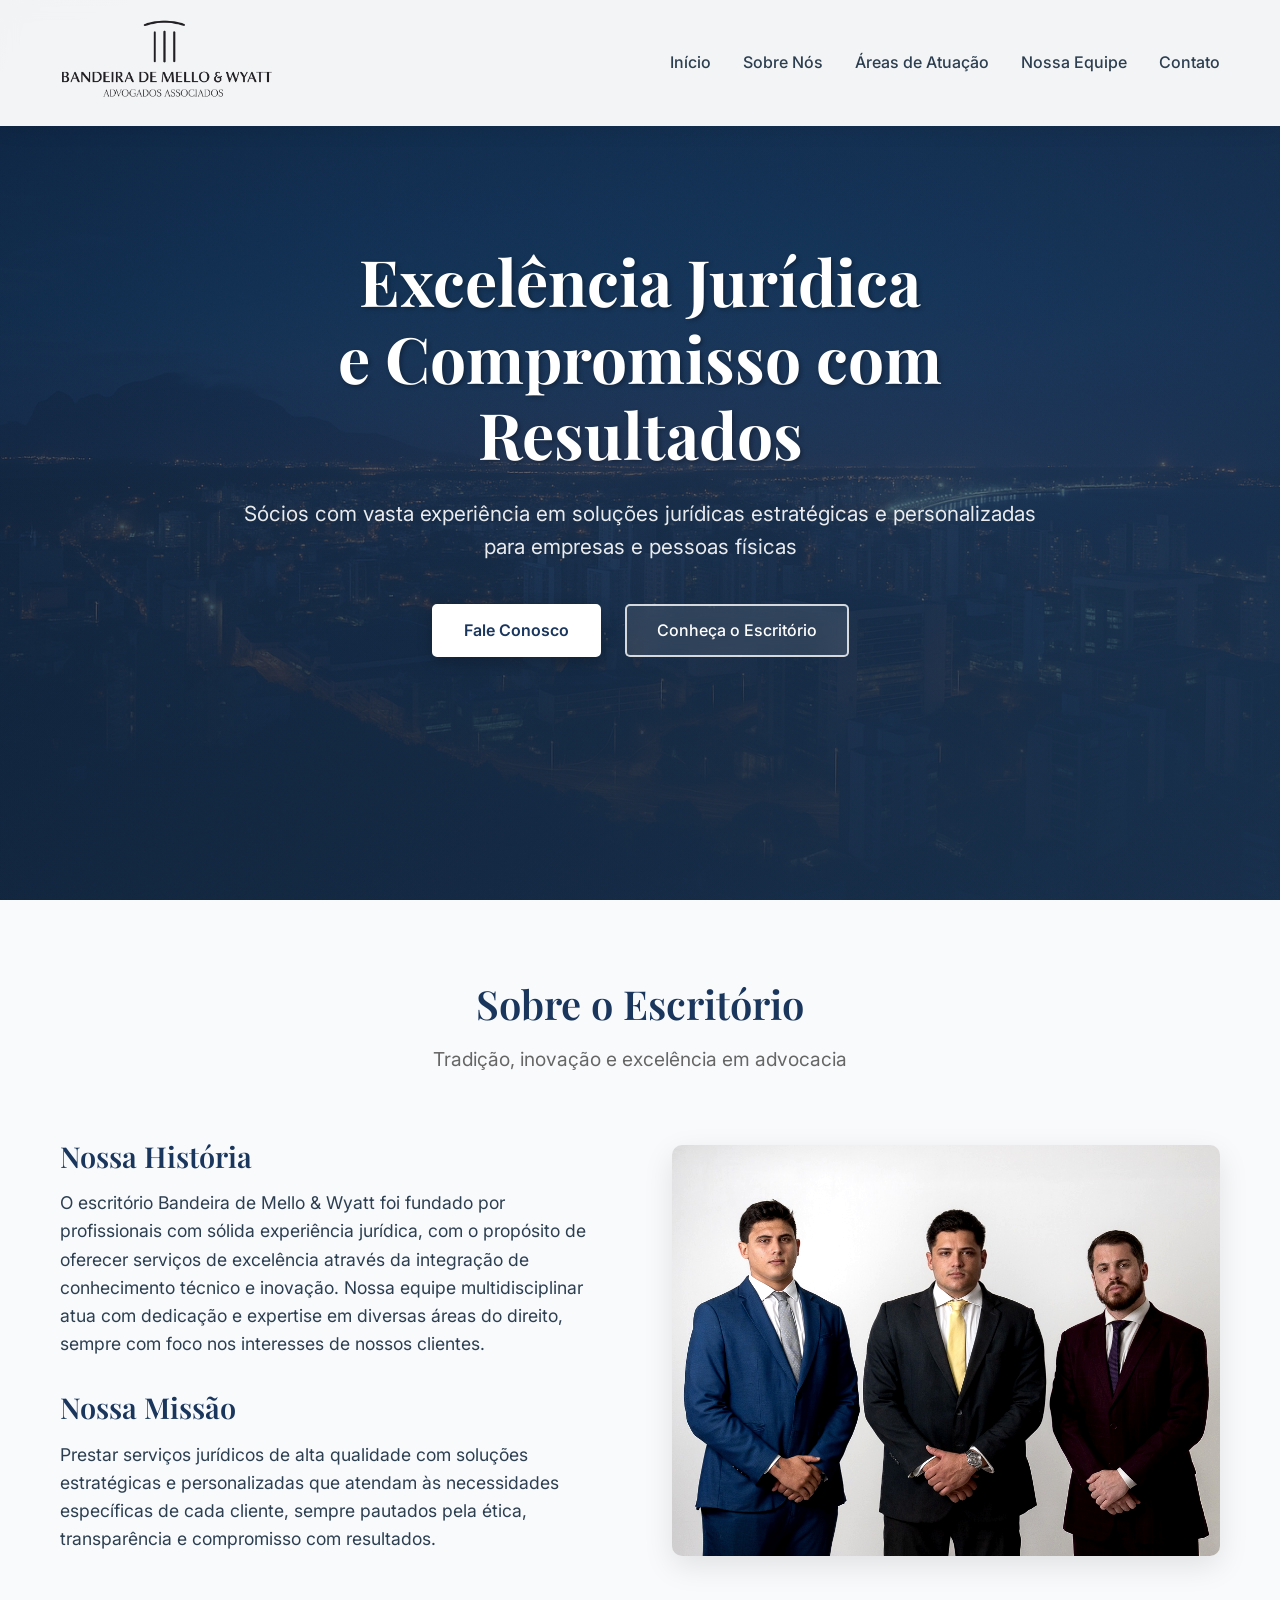
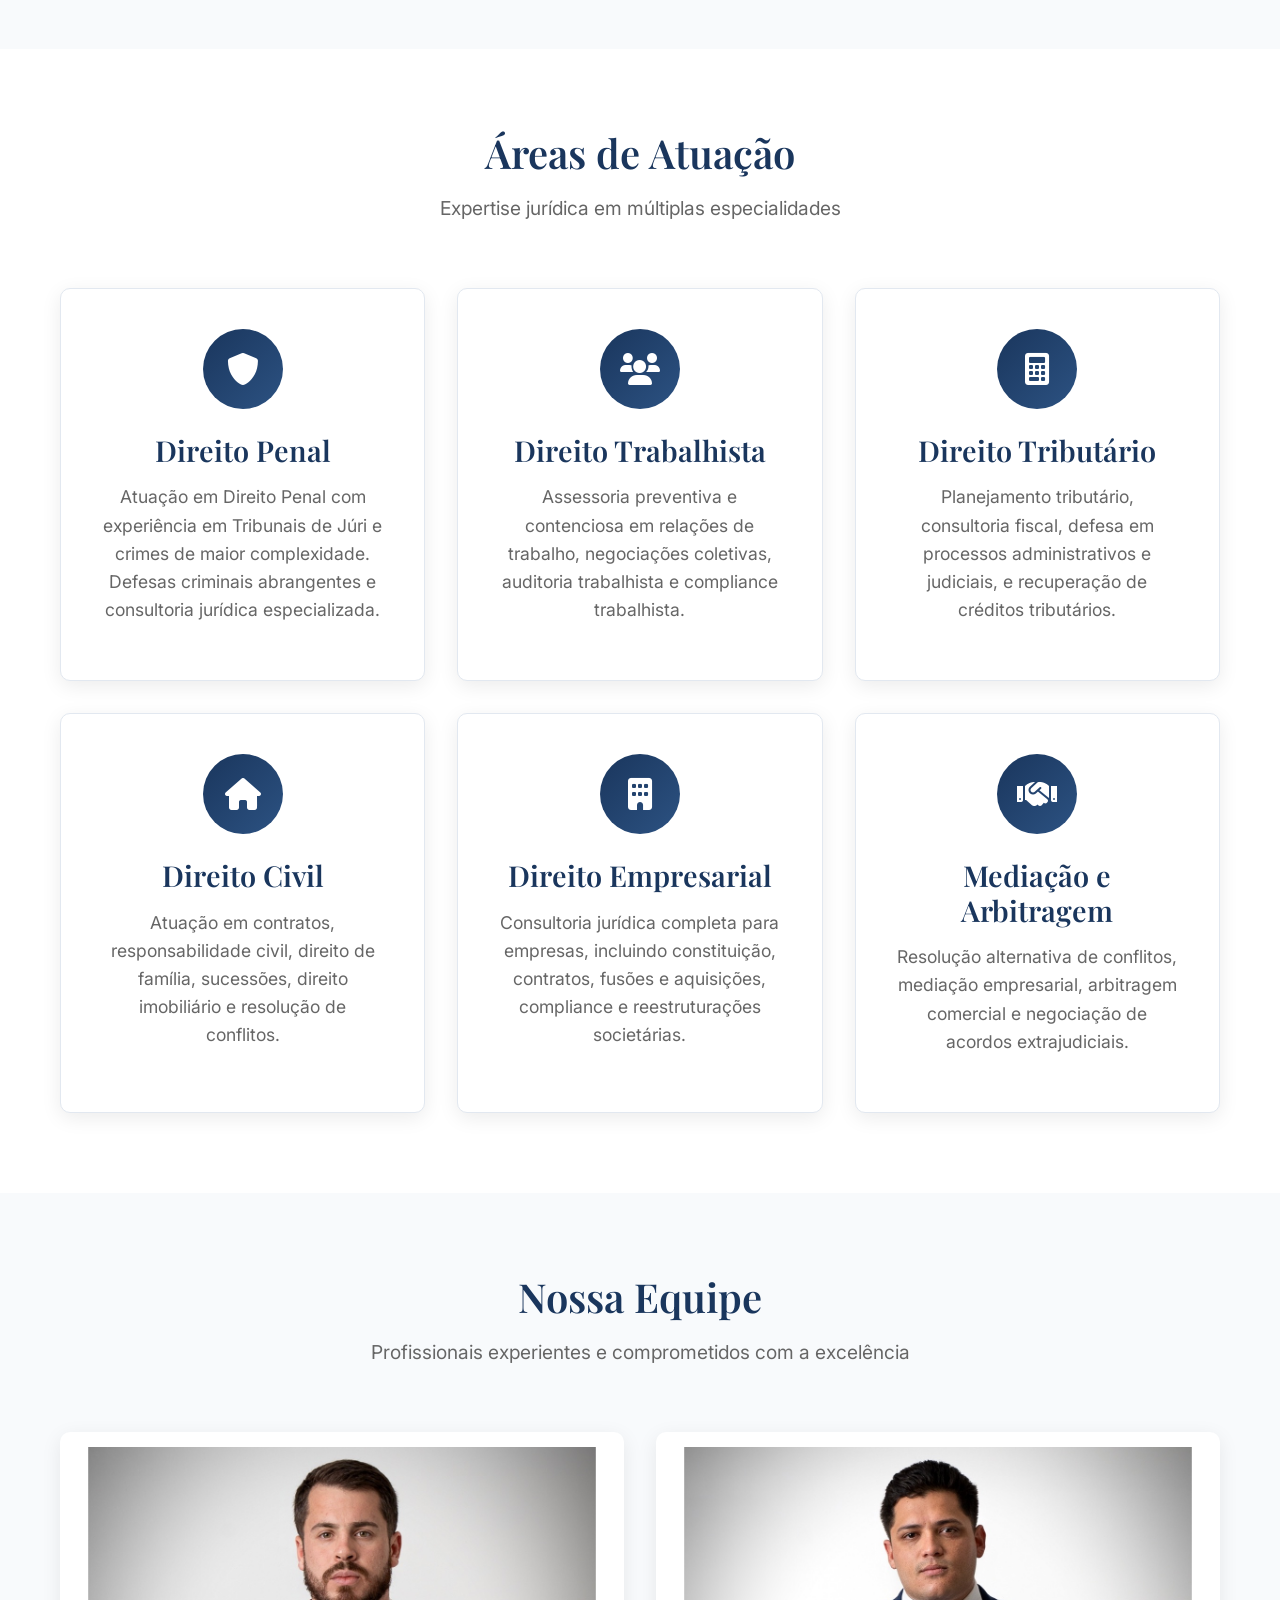
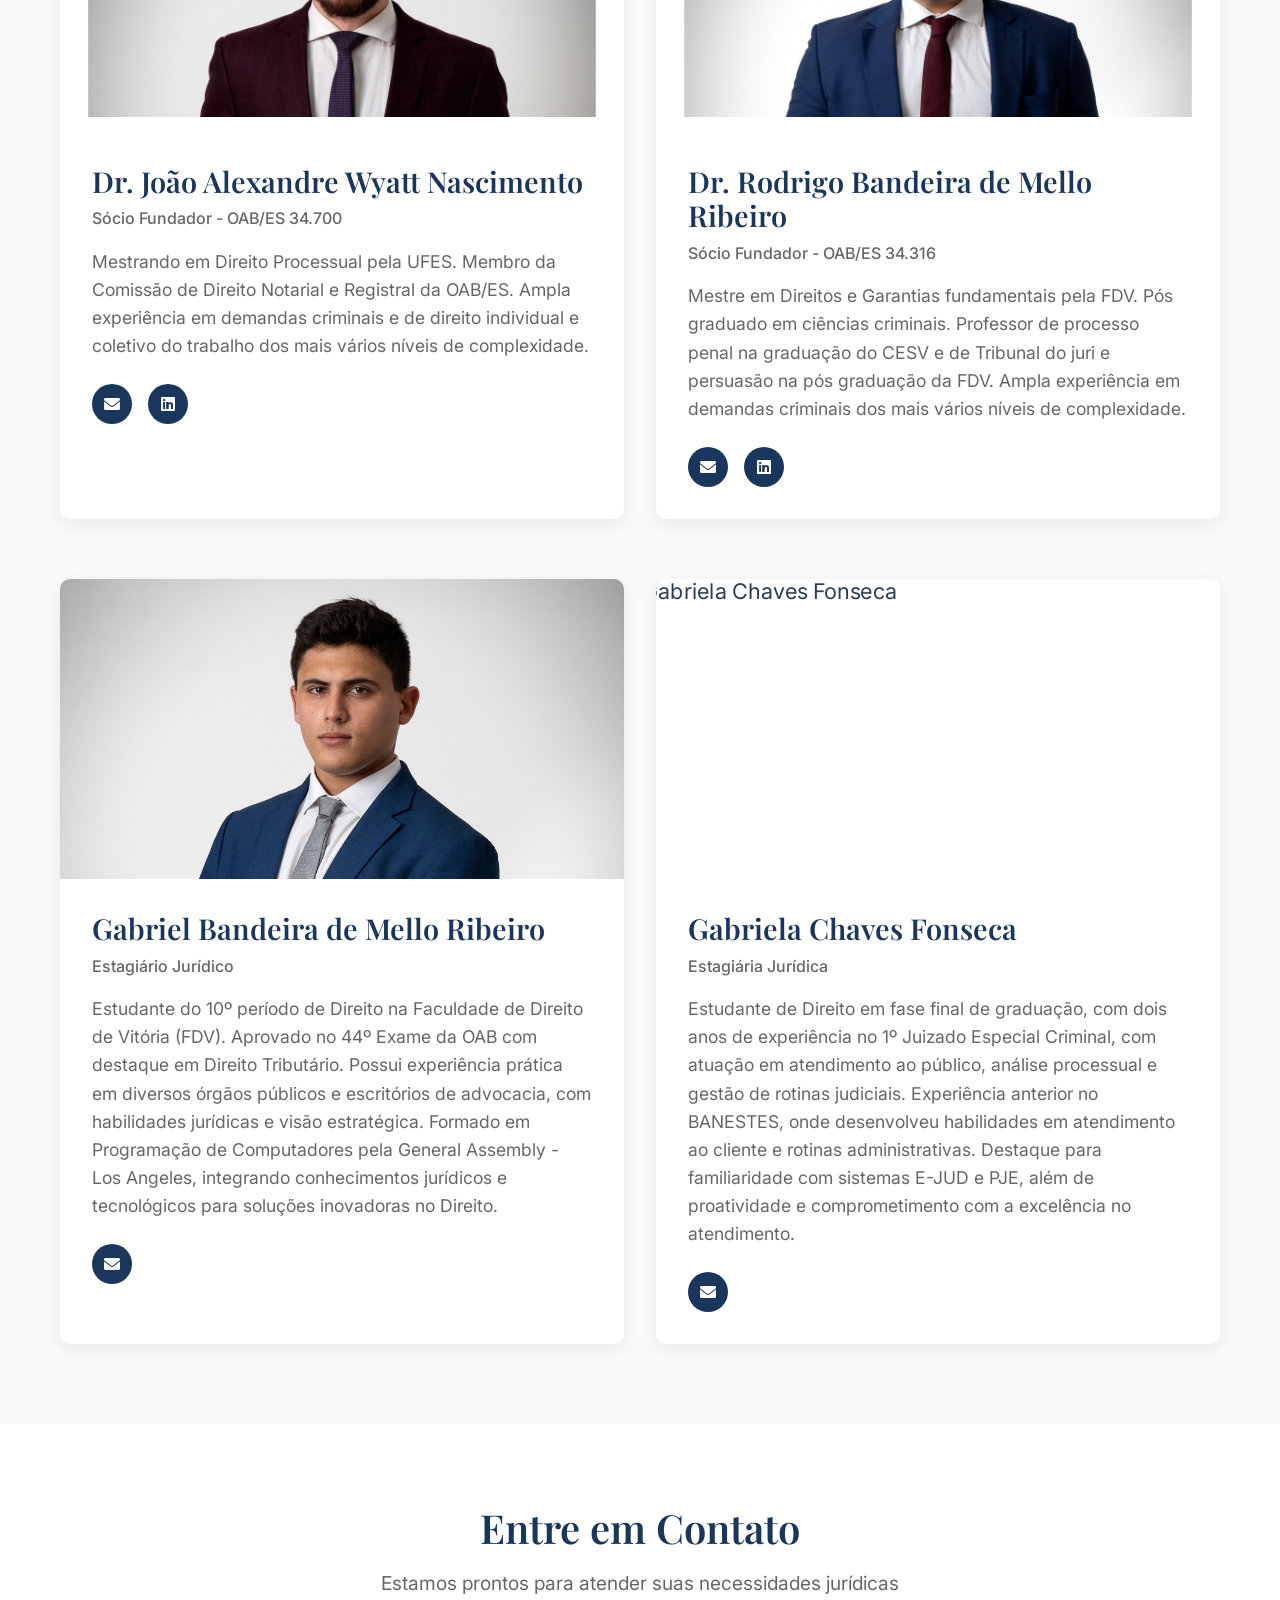
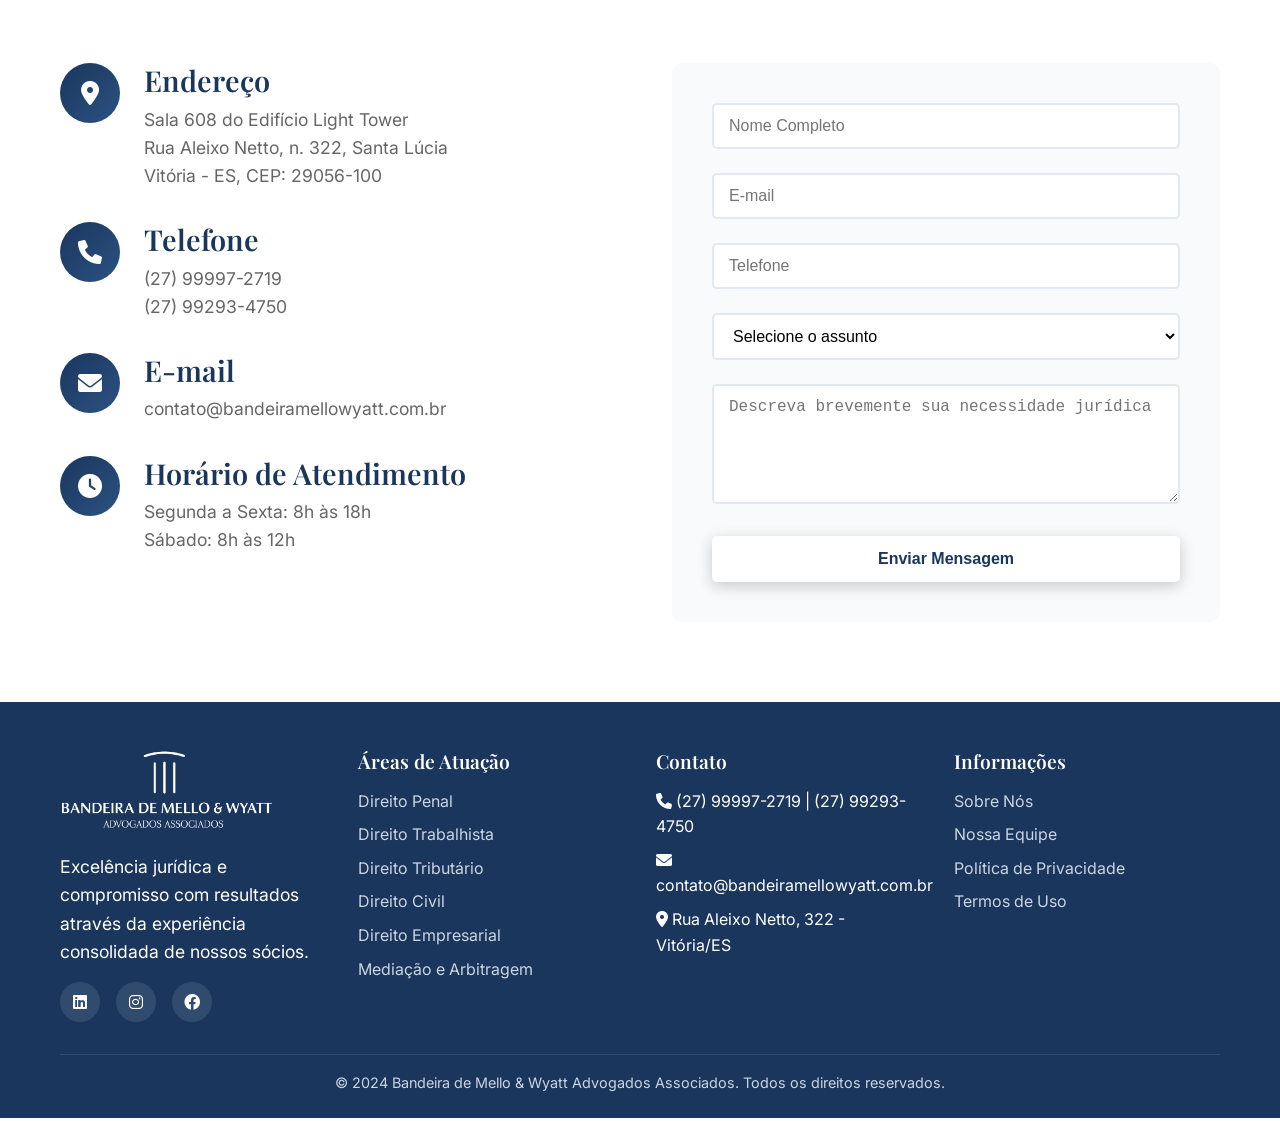
==== index.html @ e24577d0 "..." ====
<!DOCTYPE html>
<html lang="pt-BR">
<head>
    <meta charset="UTF-8">
    <meta name="viewport" content="width=device-width, initial-scale=1.0">
    <title>Bandeira de Mello & Wyatt - Advogados Associados</title>
    <meta name="description" content="Escritório de advocacia especializado em direito empresarial, civil e trabalhista. Excelência jurídica e atendimento personalizado.">
    <meta name="keywords" content="advogados, escritório advocacia, direito empresarial, direito civil, consultoria jurídica">
    
    <!-- Favicon -->
    <link rel="icon" type="image/png" href="images/favicon.png">
    <link rel="apple-touch-icon" href="images/favicon.png">
    
    <!-- CSS -->
    <link rel="stylesheet" href="css/style.css?v=9">
    
    <!-- Google Fonts -->
    <link href="https://fonts.googleapis.com/css2?family=Playfair+Display:wght@400;600;700&family=Inter:wght@300;400;500;600&display=swap" rel="stylesheet">
    
    <!-- Font Awesome -->
    <link rel="stylesheet" href="https://cdnjs.cloudflare.com/ajax/libs/font-awesome/6.0.0/css/all.min.css">
</head>
<body>
    <!-- Header -->
    <header class="header">
        <nav class="navbar">
            <div class="container">
                <div class="nav-brand">
                    <img src="images/Logomarca.png" alt="Bandeira de Mello & Wyatt" class="logo">
                </div>
                <div class="nav-menu" id="nav-menu">
                    <ul class="nav-list">
                        <li class="nav-item">
                            <a href="#home" class="nav-link">Início</a>
                        </li>
                        <li class="nav-item">
                            <a href="#about" class="nav-link">Sobre Nós</a>
                        </li>
                        <li class="nav-item">
                            <a href="#areas" class="nav-link">Áreas de Atuação</a>
                        </li>
                        <li class="nav-item">
                            <a href="#team" class="nav-link">Nossa Equipe</a>
                        </li>
                        <li class="nav-item">
                            <a href="#contact" class="nav-link">Contato</a>
                        </li>
                    </ul>
                </div>
                <div class="nav-toggle" id="nav-toggle">
                    <span class="bar"></span>
                    <span class="bar"></span>
                    <span class="bar"></span>
                </div>
            </div>
        </nav>
    </header>

    <!-- Hero Section -->
    <section id="home" class="hero">
        <div class="hero-overlay"></div>
        <div class="container">
            <div class="hero-content">
                <h1 class="hero-title">Excelência Jurídica<br>e Compromisso com Resultados</h1>
                <p class="hero-subtitle">Sócios com vasta experiência em soluções jurídicas estratégicas e personalizadas para empresas e pessoas físicas</p>
                <div class="hero-buttons">
                    <a href="#contact" class="btn btn-primary">Fale Conosco</a>
                    <a href="#about" class="btn btn-secondary">Conheça o Escritório</a>
                </div>
            </div>
        </div>
    </section>

    <!-- About Section -->
    <section id="about" class="about">
        <div class="container">
            <div class="section-header">
                <h2 class="section-title">Sobre o Escritório</h2>
                <p class="section-subtitle">Tradição, inovação e excelência em advocacia</p>
            </div>
            <div class="about-content">
                <div class="about-text">
                    <h3>Nossa História</h3>
                    <p>O escritório Bandeira de Mello & Wyatt foi fundado por profissionais com sólida experiência jurídica, com o propósito de oferecer serviços de excelência através da integração de conhecimento técnico e inovação. Nossa equipe multidisciplinar atua com dedicação e expertise em diversas áreas do direito, sempre com foco nos interesses de nossos clientes.</p>
                    
                    <h3>Nossa Missão</h3>
                    <p>Prestar serviços jurídicos de alta qualidade com soluções estratégicas e personalizadas que atendam às necessidades específicas de cada cliente, sempre pautados pela ética, transparência e compromisso com resultados.</p>
                </div>
                <div class="about-image">
                    <img src="images/time.jpeg" alt="Equipe Bandeira de Mello & Wyatt" class="about-photo">
                </div>
            </div>
        </div>
    </section>

    <!-- Practice Areas Section -->
    <section id="areas" class="practice-areas">
        <div class="container">
            <div class="section-header">
                <h2 class="section-title">Áreas de Atuação</h2>
                <p class="section-subtitle">Expertise jurídica em múltiplas especialidades</p>
            </div>
            <div class="areas-grid">
                <div class="area-card">
                    <div class="area-icon">
                        <i class="fas fa-shield-alt"></i>
                    </div>
                    <h3>Direito Penal</h3>
                    <p>Atuação em Direito Penal com experiência em Tribunais de Júri e crimes de maior complexidade. Defesas criminais abrangentes e consultoria jurídica especializada.</p>
                </div>
                <div class="area-card">
                    <div class="area-icon">
                        <i class="fas fa-users"></i>
                    </div>
                    <h3>Direito Trabalhista</h3>
                    <p>Assessoria preventiva e contenciosa em relações de trabalho, negociações coletivas, auditoria trabalhista e compliance trabalhista.</p>
                </div>
                <div class="area-card">
                    <div class="area-icon">
                        <i class="fas fa-calculator"></i>
                    </div>
                    <h3>Direito Tributário</h3>
                    <p>Planejamento tributário, consultoria fiscal, defesa em processos administrativos e judiciais, e recuperação de créditos tributários.</p>
                </div>
                <div class="area-card">
                    <div class="area-icon">
                        <i class="fas fa-home"></i>
                    </div>
                    <h3>Direito Civil</h3>
                    <p>Atuação em contratos, responsabilidade civil, direito de família, sucessões, direito imobiliário e resolução de conflitos.</p>
                </div>
                <div class="area-card">
                    <div class="area-icon">
                        <i class="fas fa-building"></i>
                    </div>
                    <h3>Direito Empresarial</h3>
                    <p>Consultoria jurídica completa para empresas, incluindo constituição, contratos, fusões e aquisições, compliance e reestruturações societárias.</p>
                </div>
                <div class="area-card">
                    <div class="area-icon">
                        <i class="fas fa-handshake"></i>
                    </div>
                    <h3>Mediação e Arbitragem</h3>
                    <p>Resolução alternativa de conflitos, mediação empresarial, arbitragem comercial e negociação de acordos extrajudiciais.</p>
                </div>
            </div>
        </div>
    </section>

    <!-- Team Section -->
    <section id="team" class="team">
        <div class="container">
            <div class="section-header">
                <h2 class="section-title">Nossa Equipe</h2>
                <p class="section-subtitle">Profissionais experientes e comprometidos com a excelência</p>
            </div>
            <div class="team-grid">
                <div class="team-member">
                    <div class="member-photo">
                        <img src="images/Joao.jpeg" alt="Dr. João Alexandre Wyatt Nascimento" style="object-position: center 15%; transform: scale(0.9);">
                    </div>
                    <div class="member-info">
                        <h3>Dr. João Alexandre Wyatt Nascimento</h3>
                        <p class="member-title">Sócio Fundador - OAB/ES 34.700</p>
                        <p class="member-description">Mestrando em Direito Processual pela UFES. Membro da Comissão de Direito Notarial e Registral da OAB/ES. Ampla experiência em demandas criminais e de direito individual e coletivo do trabalho dos mais vários níveis de complexidade.</p>
                        <div class="member-contact">
                            <a href="mailto:joao@bandeiramellowyatt.com.br"><i class="fas fa-envelope"></i></a>
                            <a href="https://linkedin.com/in/joaowyatt" target="_blank"><i class="fab fa-linkedin"></i></a>
                        </div>
                    </div>
                </div>
                <div class="team-member">
                    <div class="member-photo">
                        <img src="images/rodrigo.JPG" alt="Dr. Rodrigo Bandeira de Mello Ribeiro" style="object-position: center 15%; transform: scale(0.9);">
                    </div>
                    <div class="member-info">
                        <h3>Dr. Rodrigo Bandeira de Mello Ribeiro</h3>
                        <p class="member-title">Sócio Fundador - OAB/ES 34.316</p>
                        <p class="member-description">Mestre em Direitos e Garantias fundamentais pela FDV. Pós graduado em ciências criminais. Professor de processo penal na graduação do CESV e de Tribunal do juri e persuasão na pós graduação da FDV. Ampla experiência em demandas criminais dos mais vários níveis de complexidade.</p>
                        <div class="member-contact">
                            <a href="mailto:rodrigo@bandeiramellowyatt.com.br"><i class="fas fa-envelope"></i></a>
                            <a href="https://linkedin.com/in/rodrigobandeira" target="_blank"><i class="fab fa-linkedin"></i></a>
                        </div>
                    </div>
                </div>
            </div>
            
            <!-- Equipe de Estagiários -->
            <div style="margin-top: 60px;"></div>
            <div class="team-grid">
                <!-- Estagiário 1 -->
                <div class="team-member">
                    <div class="member-photo">
                        <img src="images/gabriel.JPG" alt="Gabriel Bandeira de Mello Ribeiro" style="object-position: center 15%; transform: scale(1.15);">
                    </div>
                    <div class="member-info">
                        <h3>Gabriel Bandeira de Mello Ribeiro</h3>
                        <p class="member-title">Estagiário Jurídico</p>
                        <p class="member-description">Estudante do 10º período de Direito na Faculdade de Direito de Vitória (FDV). Aprovado no 44º Exame da OAB com destaque em Direito Tributário. Possui experiência prática em diversos órgãos públicos e escritórios de advocacia, com habilidades jurídicas e visão estratégica. Formado em Programação de Computadores pela General Assembly - Los Angeles, integrando conhecimentos jurídicos e tecnológicos para soluções inovadoras no Direito.</p>
                        <div class="member-contact">
                            <a href="mailto:estagio@bandeiramellowyatt.com.br"><i class="fas fa-envelope"></i></a>
                        </div>
                    </div>
                </div>

                <!-- Estagiário 2 -->
                <div class="team-member">
                    <div class="member-photo">
                        <img src="images/Gabriela.png" alt="Gabriela Chaves Fonseca" class="member-img" style="object-position: center 35%; transform: scale(1.35);">
                    </div>
                    <div class="member-info">
                        <h3>Gabriela Chaves Fonseca</h3>
                        <p class="member-title">Estagiária Jurídica</p>
                        <p class="member-description">Estudante de Direito em fase final de graduação, com dois anos de experiência no 1º Juizado Especial Criminal, com atuação em atendimento ao público, análise processual e gestão de rotinas judiciais. Experiência anterior no BANESTES, onde desenvolveu habilidades em atendimento ao cliente e rotinas administrativas. Destaque para familiaridade com sistemas E-JUD e PJE, além de proatividade e comprometimento com a excelência no atendimento.</p>
                        <div class="member-contact">
                            <a href="mailto:estagio@bandeiramellowyatt.com.br"><i class="fas fa-envelope"></i></a>
                        </div>
                    </div>
                </div>
            </div>
        </div>
    </section>

    <!-- Contact Section -->
    <section id="contact" class="contact">
        <div class="container">
            <div class="section-header">
                <h2 class="section-title">Entre em Contato</h2>
                <p class="section-subtitle">Estamos prontos para atender suas necessidades jurídicas</p>
            </div>
            <div class="contact-content">
                <div class="contact-info">
                    <div class="contact-item">
                        <div class="contact-icon">
                            <i class="fas fa-map-marker-alt"></i>
                        </div>
                        <div class="contact-details">
                            <h3>Endereço</h3>
                            <p>Sala 608 do Edifício Light Tower<br>Rua Aleixo Netto, n. 322, Santa Lúcia<br>Vitória - ES, CEP: 29056-100</p>
                        </div>
                    </div>
                    <div class="contact-item">
                        <div class="contact-icon">
                            <i class="fas fa-phone"></i>
                        </div>
                        <div class="contact-details">
                            <h3>Telefone</h3>
                            <p>(27) 99997-2719<br>(27) 99293-4750</p>
                        </div>
                    </div>
                    <div class="contact-item">
                        <div class="contact-icon">
                            <i class="fas fa-envelope"></i>
                        </div>
                        <div class="contact-details">
                            <h3>E-mail</h3>
                            <p>contato@bandeiramellowyatt.com.br</p>
                        </div>
                    </div>
                    <div class="contact-item">
                        <div class="contact-icon">
                            <i class="fas fa-clock"></i>
                        </div>
                        <div class="contact-details">
                            <h3>Horário de Atendimento</h3>
                            <p>Segunda a Sexta: 8h às 18h<br>Sábado: 8h às 12h</p>
                        </div>
                    </div>
                </div>
                <div class="contact-form">
                    <form id="contactForm">
                        <div class="form-group">
                            <input type="text" id="name" name="name" placeholder="Nome Completo" required>
                        </div>
                        <div class="form-group">
                            <input type="email" id="email" name="email" placeholder="E-mail" required>
                        </div>
                        <div class="form-group">
                            <input type="tel" id="phone" name="phone" placeholder="Telefone">
                        </div>
                        <div class="form-group">
                            <select id="subject" name="subject" required>
                                <option value="">Selecione o assunto</option>
                                <option value="empresarial">Direito Empresarial</option>
                                <option value="trabalhista">Direito Trabalhista</option>
                                <option value="civil">Direito Civil</option>
                                <option value="tributario">Direito Tributário</option>
                                <option value="penal">Direito Penal</option>
                                <option value="mediacao">Mediação e Arbitragem</option>
                                <option value="outros">Outros</option>
                            </select>
                        </div>
                        <div class="form-group">
                            <textarea id="message" name="message" placeholder="Descreva brevemente sua necessidade jurídica" rows="5" required></textarea>
                        </div>
                        <button type="submit" class="btn btn-primary btn-full">Enviar Mensagem</button>
                    </form>
                </div>
            </div>
        </div>
    </section>

    <!-- Footer -->
    <footer class="footer">
        <div class="container">
            <div class="footer-content">
                <div class="footer-section">
                    <img src="images/Logomarca.png" alt="Bandeira de Mello & Wyatt" class="footer-logo">
                    <p>Excelência jurídica e compromisso com resultados através da experiência consolidada de nossos sócios.</p>
                    <div class="social-links">
                        <a href="#" target="_blank"><i class="fab fa-linkedin"></i></a>
                        <a href="#" target="_blank"><i class="fab fa-instagram"></i></a>
                        <a href="#" target="_blank"><i class="fab fa-facebook"></i></a>
                    </div>
                </div>
                <div class="footer-section">
                    <h3>Áreas de Atuação</h3>
                    <ul>
                        <li><a href="#areas">Direito Penal</a></li>
                        <li><a href="#areas">Direito Trabalhista</a></li>
                        <li><a href="#areas">Direito Tributário</a></li>
                        <li><a href="#areas">Direito Civil</a></li>
                        <li><a href="#areas">Direito Empresarial</a></li>
                        <li><a href="#areas">Mediação e Arbitragem</a></li>
                    </ul>
                </div>
                <div class="footer-section">
                    <h3>Contato</h3>
                    <ul>
                        <li><i class="fas fa-phone"></i> (27) 99997-2719 | (27) 99293-4750</li>
                        <li><i class="fas fa-envelope"></i> contato@bandeiramellowyatt.com.br</li>
                        <li><i class="fas fa-map-marker-alt"></i> Rua Aleixo Netto, 322 - Vitória/ES</li>
                    </ul>
                </div>
                <div class="footer-section">
                    <h3>Informações</h3>
                    <ul>
                        <li><a href="#about">Sobre Nós</a></li>
                        <li><a href="#team">Nossa Equipe</a></li>
                        <li><a href="/privacy">Política de Privacidade</a></li>
                        <li><a href="/terms">Termos de Uso</a></li>
                    </ul>
                </div>
            </div>
            <div class="footer-bottom">
                <p>&copy; 2024 Bandeira de Mello & Wyatt Advogados Associados. Todos os direitos reservados.</p>
            </div>
        </div>
    </footer>

    <!-- JavaScript -->
    <script src="js/script.js"></script>
</body>
</html>
---- css/style.css ----
/* Reset and Base Styles */
* {
    margin: 0;
    padding: 0;
    box-sizing: border-box;
}

html {
    scroll-behavior: smooth;
}

body {
    font-family: 'Inter', sans-serif;
    line-height: 1.6;
    color: #2c3e50;
    background-color: #ffffff;
}

.container {
    max-width: 1200px;
    margin: 0 auto;
    padding: 0 20px;
}

/* Typography */
h1, h2, h3, h4, h5, h6 {
    font-family: 'Playfair Display', serif;
    font-weight: 600;
    line-height: 1.2;
    margin-bottom: 1rem;
}

h1 {
    font-size: 3.5rem;
    font-weight: 700;
}

h2 {
    font-size: 2.5rem;
}

h3 {
    font-size: 1.8rem;
}

p {
    margin-bottom: 1rem;
    font-size: 1.1rem;
}

/* Buttons */
.btn {
    display: inline-block;
    padding: 12px 30px;
    text-decoration: none;
    border-radius: 5px;
    font-weight: 500;
    text-align: center;
    transition: all 0.3s ease;
    cursor: pointer;
    border: 2px solid transparent;
    font-size: 1rem;
}

.btn-primary {
    background-color: white;
    color: #1a365d;
    border-color: white;
    font-weight: 600;
    box-shadow: 0 4px 15px rgba(0, 0, 0, 0.2);
}

.btn-primary:hover {
    background-color: #f8f9fa;
    border-color: #f8f9fa;
    transform: translateY(-2px);
    box-shadow: 0 6px 20px rgba(0, 0, 0, 0.3);
}

.btn-secondary {
    background-color: rgba(255, 255, 255, 0.1);
    color: white;
    border-color: rgba(255, 255, 255, 0.8);
    backdrop-filter: blur(10px);
    font-weight: 500;
}

.btn-secondary:hover {
    background-color: rgba(255, 255, 255, 0.2);
    color: white;
    border-color: white;
    transform: translateY(-2px);
}

.btn-full {
    width: 100%;
}

/* Header */
.header {
    position: fixed;
    top: 0;
    left: 0;
    width: 100%;
    background-color: rgba(255, 255, 255, 0.95);
    backdrop-filter: blur(10px);
    z-index: 1000;
    transition: all 0.3s ease;
    box-shadow: 0 2px 20px rgba(0, 0, 0, 0.1);
}

.navbar {
    padding: 1.2rem 0;
}

.navbar .container {
    display: flex;
    justify-content: space-between;
    align-items: center;
}

.logo {
    height: 80px;
    width: auto;
    max-width: 300px;
}

.nav-list {
    display: flex;
    list-style: none;
    gap: 2rem;
}

.nav-link {
    text-decoration: none;
    color: #2c3e50;
    font-weight: 500;
    transition: color 0.3s ease;
    position: relative;
}

.nav-link:hover {
    color: #1a365d;
}

.nav-link::after {
    content: '';
    position: absolute;
    bottom: -5px;
    left: 0;
    width: 0;
    height: 2px;
    background-color: #1a365d;
    transition: width 0.3s ease;
}

.nav-link:hover::after {
    width: 100%;
}

.nav-toggle {
    display: none;
    flex-direction: column;
    cursor: pointer;
}

.bar {
    width: 25px;
    height: 3px;
    background-color: #2c3e50;
    margin: 3px 0;
    transition: 0.3s;
}

/* Hero Section */
.hero {
    height: 100vh;
    background: url('../images/hero.png') center/cover;
    display: flex;
    align-items: center;
    position: relative;
    overflow: hidden;
}

.hero::before {
    content: '';
    position: absolute;
    top: 0;
    left: 0;
    right: 0;
    bottom: 0;
    background: linear-gradient(135deg, rgba(26, 54, 93, 0.4) 0%, rgba(44, 82, 130, 0.4) 100%);
    z-index: 1;
}

.hero-overlay {
    position: absolute;
    top: 0;
    left: 0;
    right: 0;
    bottom: 0;
    background: linear-gradient(135deg, rgba(26, 54, 93, 0.2) 0%, rgba(44, 82, 130, 0.2) 100%);
    z-index: 2;
}

.hero-content {
    position: relative;
    z-index: 3;
    text-align: center;
    color: white;
    max-width: 800px;
    margin: 0 auto;
}

.hero-title {
    font-size: 4rem;
    margin-bottom: 1.5rem;
    text-shadow: 2px 2px 4px rgba(0, 0, 0, 0.3);
}

.hero-subtitle {
    font-size: 1.3rem;
    margin-bottom: 2.5rem;
    opacity: 0.9;
    line-height: 1.6;
}

.hero-buttons {
    display: flex;
    gap: 1.5rem;
    justify-content: center;
    flex-wrap: wrap;
}

/* Section Styles */
section {
    padding: 80px 0;
}

.section-header {
    text-align: center;
    margin-bottom: 4rem;
}

.section-title {
    color: #1a365d;
    margin-bottom: 1rem;
}

.section-subtitle {
    font-size: 1.2rem;
    color: #666;
    max-width: 600px;
    margin: 0 auto;
}

/* About Section */
.about {
    background-color: #f8fafc;
}

.about-content {
    display: grid;
    grid-template-columns: 1fr 1fr;
    gap: 4rem;
    align-items: center;
}

.about-text h3 {
    color: #1a365d;
    margin-bottom: 1rem;
    margin-top: 2rem;
}

.about-text h3:first-child {
    margin-top: 0;
}

.about-stats {
    display: flex;
    gap: 2rem;
    margin-top: 2rem;
}

.stat-item {
    text-align: center;
}

.stat-number {
    font-size: 2.5rem;
    font-weight: 700;
    color: #1a365d;
    font-family: 'Playfair Display', serif;
}

.stat-label {
    font-size: 0.9rem;
    color: #666;
    margin-top: 0.5rem;
}

.about-image img {
    width: 100%;
    height: auto;
    border-radius: 10px;
    box-shadow: 0 10px 30px rgba(0, 0, 0, 0.1);
}

.about-photo {
    filter: contrast(1.1) brightness(1.05) saturate(0.9);
    transition: all 0.3s ease;
}

.about-photo:hover {
    filter: contrast(1.15) brightness(1.1) saturate(1.0);
    transform: scale(1.02);
}

/* Practice Areas */
.practice-areas {
    background-color: white;
}

.areas-grid {
    display: grid;
    grid-template-columns: repeat(auto-fit, minmax(350px, 1fr));
    gap: 2rem;
}

.area-card {
    background: white;
    padding: 2.5rem;
    border-radius: 10px;
    box-shadow: 0 5px 20px rgba(0, 0, 0, 0.08);
    text-align: center;
    transition: transform 0.3s ease, box-shadow 0.3s ease;
    border: 1px solid #e2e8f0;
}

.area-card:hover {
    transform: translateY(-5px);
    box-shadow: 0 15px 40px rgba(0, 0, 0, 0.15);
}

.area-icon {
    width: 80px;
    height: 80px;
    background: linear-gradient(135deg, #1a365d, #2c5282);
    border-radius: 50%;
    display: flex;
    align-items: center;
    justify-content: center;
    margin: 0 auto 1.5rem;
}

.area-icon i {
    font-size: 2rem;
    color: white;
}

.area-card h3 {
    color: #1a365d;
    margin-bottom: 1rem;
}

.area-card p {
    color: #666;
    line-height: 1.6;
}

/* Team Section */
.team {
    background-color: #f8fafc;
}

.team-grid {
    display: grid;
    grid-template-columns: repeat(auto-fit, minmax(300px, 1fr));
    gap: 2rem;
}

.team-member {
    background: white;
    border-radius: 10px;
    overflow: hidden;
    box-shadow: 0 5px 20px rgba(0, 0, 0, 0.08);
    transition: transform 0.3s ease;
}

.team-member:hover {
    transform: translateY(-5px);
}

.member-photo {
    height: 300px;
    overflow: hidden;
    position: relative;
}

.member-photo img {
    width: 100%;
    height: 100%;
    object-fit: cover;
    object-position: center 25%; /* Ajusta o foco para a parte superior da imagem */
    transition: transform 0.3s ease;
}

/* Estilo específico para a foto da Gabriela */
.team-member:nth-child(2) .member-photo img {
    object-position: center 15%; /* Ajuste para descer mais o enquadramento */
    transform: scale(1.1); /* Aumenta um pouco o zoom para melhor enquadramento */
}

.team-member:hover .member-photo img {
    transform: scale(1.05);
}

.member-info {
    padding: 2rem;
}

.member-info h3 {
    color: #1a365d;
    margin-bottom: 0.5rem;
}

.member-title {
    color: #666;
    font-weight: 500;
    margin-bottom: 1rem;
    font-size: 1rem;
}

.member-description {
    color: #666;
    margin-bottom: 1.5rem;
    line-height: 1.6;
}

.member-contact {
    display: flex;
    gap: 1rem;
}

.member-contact a {
    width: 40px;
    height: 40px;
    background-color: #1a365d;
    color: white;
    display: flex;
    align-items: center;
    justify-content: center;
    border-radius: 50%;
    text-decoration: none;
    transition: background-color 0.3s ease;
}

.member-contact a:hover {
    background-color: #2c5282;
}

/* Contact Section */
.contact {
    background-color: white;
}

.contact-content {
    display: grid;
    grid-template-columns: 1fr 1fr;
    gap: 4rem;
}

.contact-item {
    display: flex;
    align-items: flex-start;
    margin-bottom: 2rem;
}

.contact-icon {
    width: 60px;
    height: 60px;
    background: linear-gradient(135deg, #1a365d, #2c5282);
    border-radius: 50%;
    display: flex;
    align-items: center;
    justify-content: center;
    margin-right: 1.5rem;
    flex-shrink: 0;
}

.contact-icon i {
    font-size: 1.5rem;
    color: white;
}

.contact-details h3 {
    color: #1a365d;
    margin-bottom: 0.5rem;
}

.contact-details p {
    color: #666;
    margin: 0;
}

/* Contact Form */
.contact-form {
    background-color: #f8fafc;
    padding: 2.5rem;
    border-radius: 10px;
}

.form-group {
    margin-bottom: 1.5rem;
}

.form-group input,
.form-group select,
.form-group textarea {
    width: 100%;
    padding: 12px 15px;
    border: 2px solid #e2e8f0;
    border-radius: 5px;
    font-size: 1rem;
    transition: border-color 0.3s ease;
    background-color: white;
}

.form-group input:focus,
.form-group select:focus,
.form-group textarea:focus {
    outline: none;
    border-color: #1a365d;
}

.form-group textarea {
    resize: vertical;
    min-height: 120px;
}

/* Footer */
.footer {
    background-color: #1a365d;
    color: white;
    padding: 3rem 0 1rem;
}

.footer-content {
    display: grid;
    grid-template-columns: repeat(auto-fit, minmax(250px, 1fr));
    gap: 2rem;
    margin-bottom: 2rem;
}

.footer-logo {
    height: 80px;
    width: auto;
    max-width: 250px;
    margin-bottom: 1rem;
    filter: brightness(0) invert(1);
}

.footer-section h3 {
    color: white;
    margin-bottom: 1rem;
    font-size: 1.2rem;
}

.footer-section ul {
    list-style: none;
}

.footer-section ul li {
    margin-bottom: 0.5rem;
}

.footer-section ul li a {
    color: #cbd5e0;
    text-decoration: none;
    transition: color 0.3s ease;
}

.footer-section ul li a:hover {
    color: white;
}

.social-links {
    display: flex;
    gap: 1rem;
    margin-top: 1rem;
}

.social-links a {
    width: 40px;
    height: 40px;
    background-color: rgba(255, 255, 255, 0.1);
    color: white;
    display: flex;
    align-items: center;
    justify-content: center;
    border-radius: 50%;
    text-decoration: none;
    transition: background-color 0.3s ease;
}

.social-links a:hover {
    background-color: rgba(255, 255, 255, 0.2);
}

.footer-bottom {
    border-top: 1px solid rgba(255, 255, 255, 0.1);
    padding-top: 1rem;
    text-align: center;
    color: #cbd5e0;
}

.footer-bottom p {
    margin-bottom: 0.5rem;
    font-size: 0.9rem;
}

/* Responsive Design */
@media (max-width: 768px) {
    .nav-menu {
        position: fixed;
        left: -100%;
        top: 70px;
        flex-direction: column;
        background-color: white;
        width: 100%;
        text-align: center;
        transition: 0.3s;
        box-shadow: 0 10px 27px rgba(0, 0, 0, 0.05);
        z-index: 999;
    }

    .nav-menu.active {
        left: 0;
    }

    .nav-list {
        flex-direction: column;
        padding: 2rem 0;
    }

    .nav-item {
        margin: 1rem 0;
    }

    .nav-toggle {
        display: flex;
    }

    .nav-toggle.active .bar:nth-child(2) {
        opacity: 0;
    }

    .nav-toggle.active .bar:nth-child(1) {
        transform: translateY(8px) rotate(45deg);
    }

    .nav-toggle.active .bar:nth-child(3) {
        transform: translateY(-8px) rotate(-45deg);
    }

    .hero-title {
        font-size: 2.5rem;
    }

    .hero-subtitle {
        font-size: 1.1rem;
    }

    .hero-buttons {
        flex-direction: column;
        align-items: center;
    }

    .hero-buttons .btn {
        width: 250px;
    }

    h1 {
        font-size: 2.5rem;
    }

    h2 {
        font-size: 2rem;
    }

    .about-content {
        grid-template-columns: 1fr;
        gap: 2rem;
    }

    .about-stats {
        justify-content: center;
    }

    .contact-content {
        grid-template-columns: 1fr;
        gap: 2rem;
    }

    .areas-grid {
        grid-template-columns: 1fr;
    }

    .team-grid {
        grid-template-columns: 1fr;
    }

    .footer-content {
        grid-template-columns: 1fr;
        text-align: center;
    }

    section {
        padding: 60px 0;
    }
}

@media (max-width: 480px) {
    .container {
        padding: 0 15px;
    }

    .hero-title {
        font-size: 2rem;
    }

    .area-card,
    .contact-form {
        padding: 1.5rem;
    }

    .about-stats {
        flex-direction: column;
        gap: 1rem;
    }
}

/* Animations */
@keyframes fadeInUp {
    from {
        opacity: 0;
        transform: translateY(30px);
    }
    to {
        opacity: 1;
        transform: translateY(0);
    }
}

.fade-in-up {
    animation: fadeInUp 0.6s ease-out;
}

/* Smooth scrolling for older browsers */
@media (prefers-reduced-motion: no-preference) {
    html {
        scroll-behavior: smooth;
    }
}
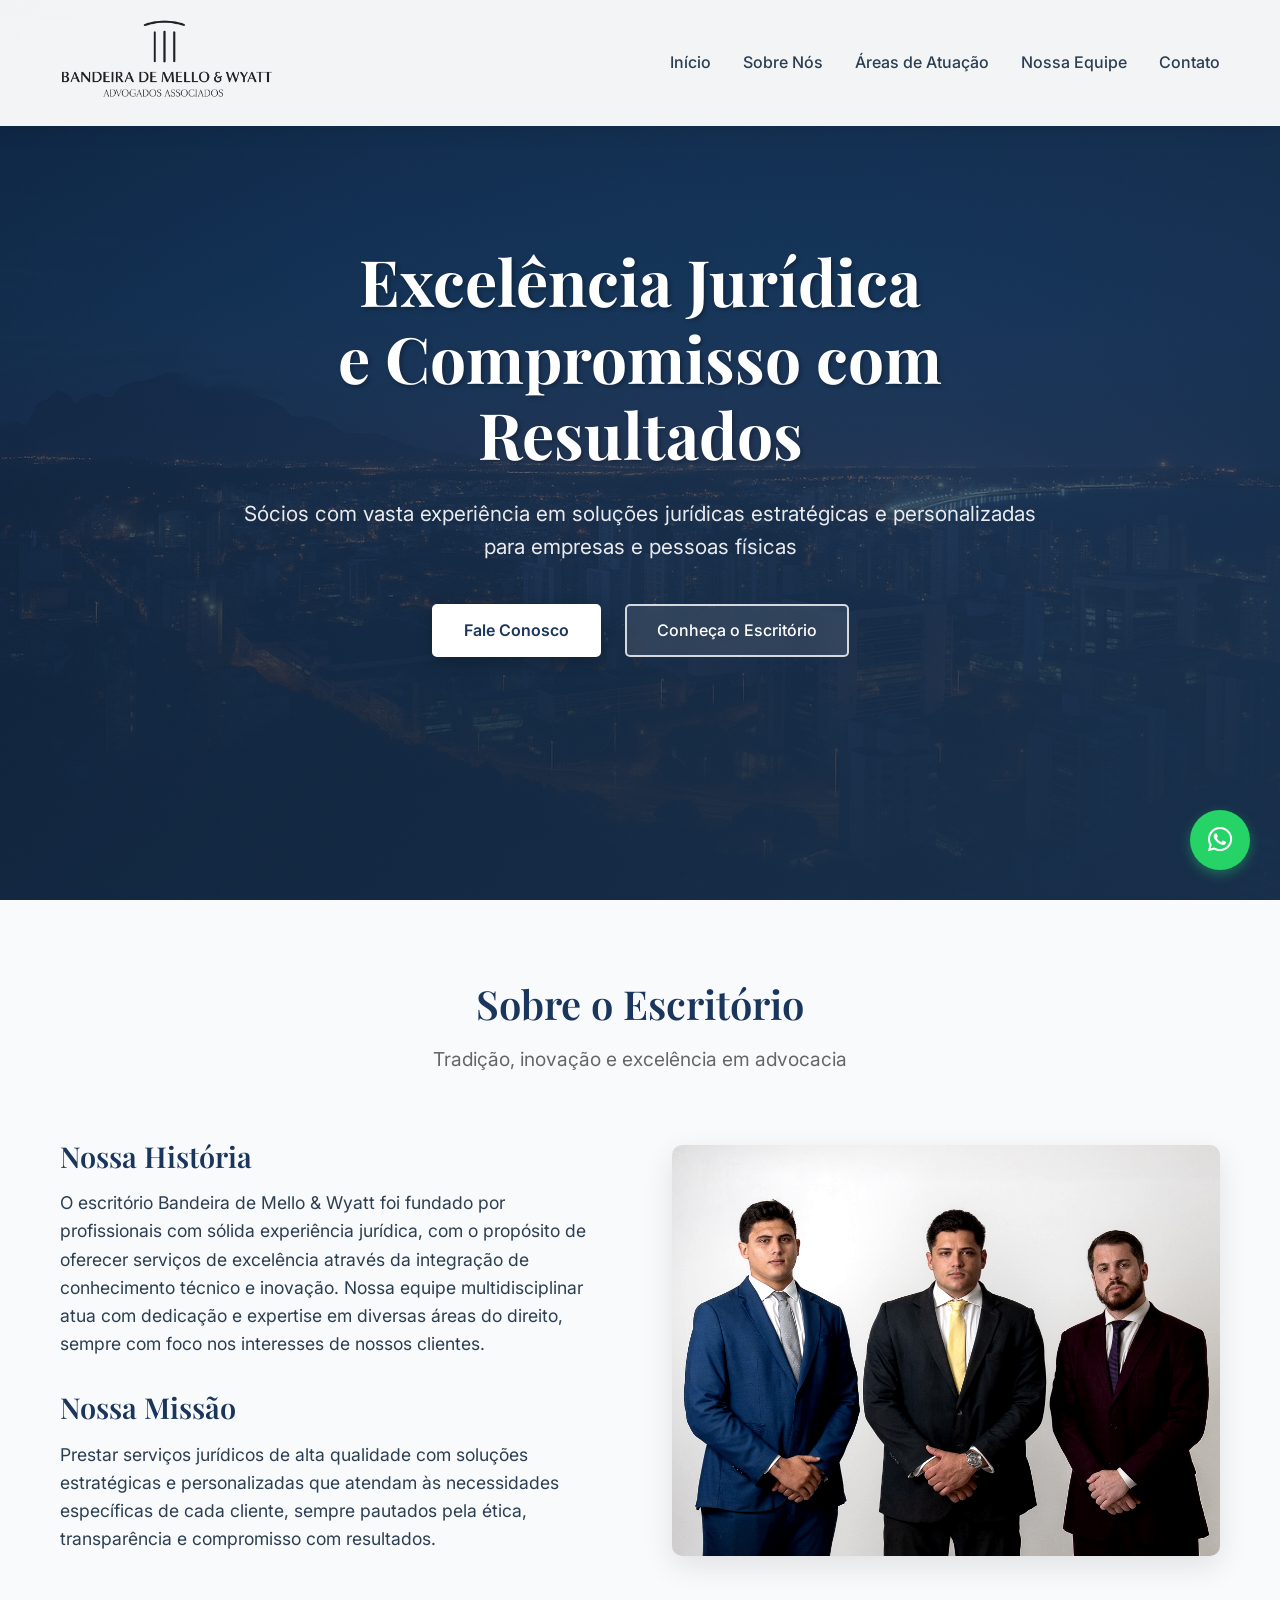
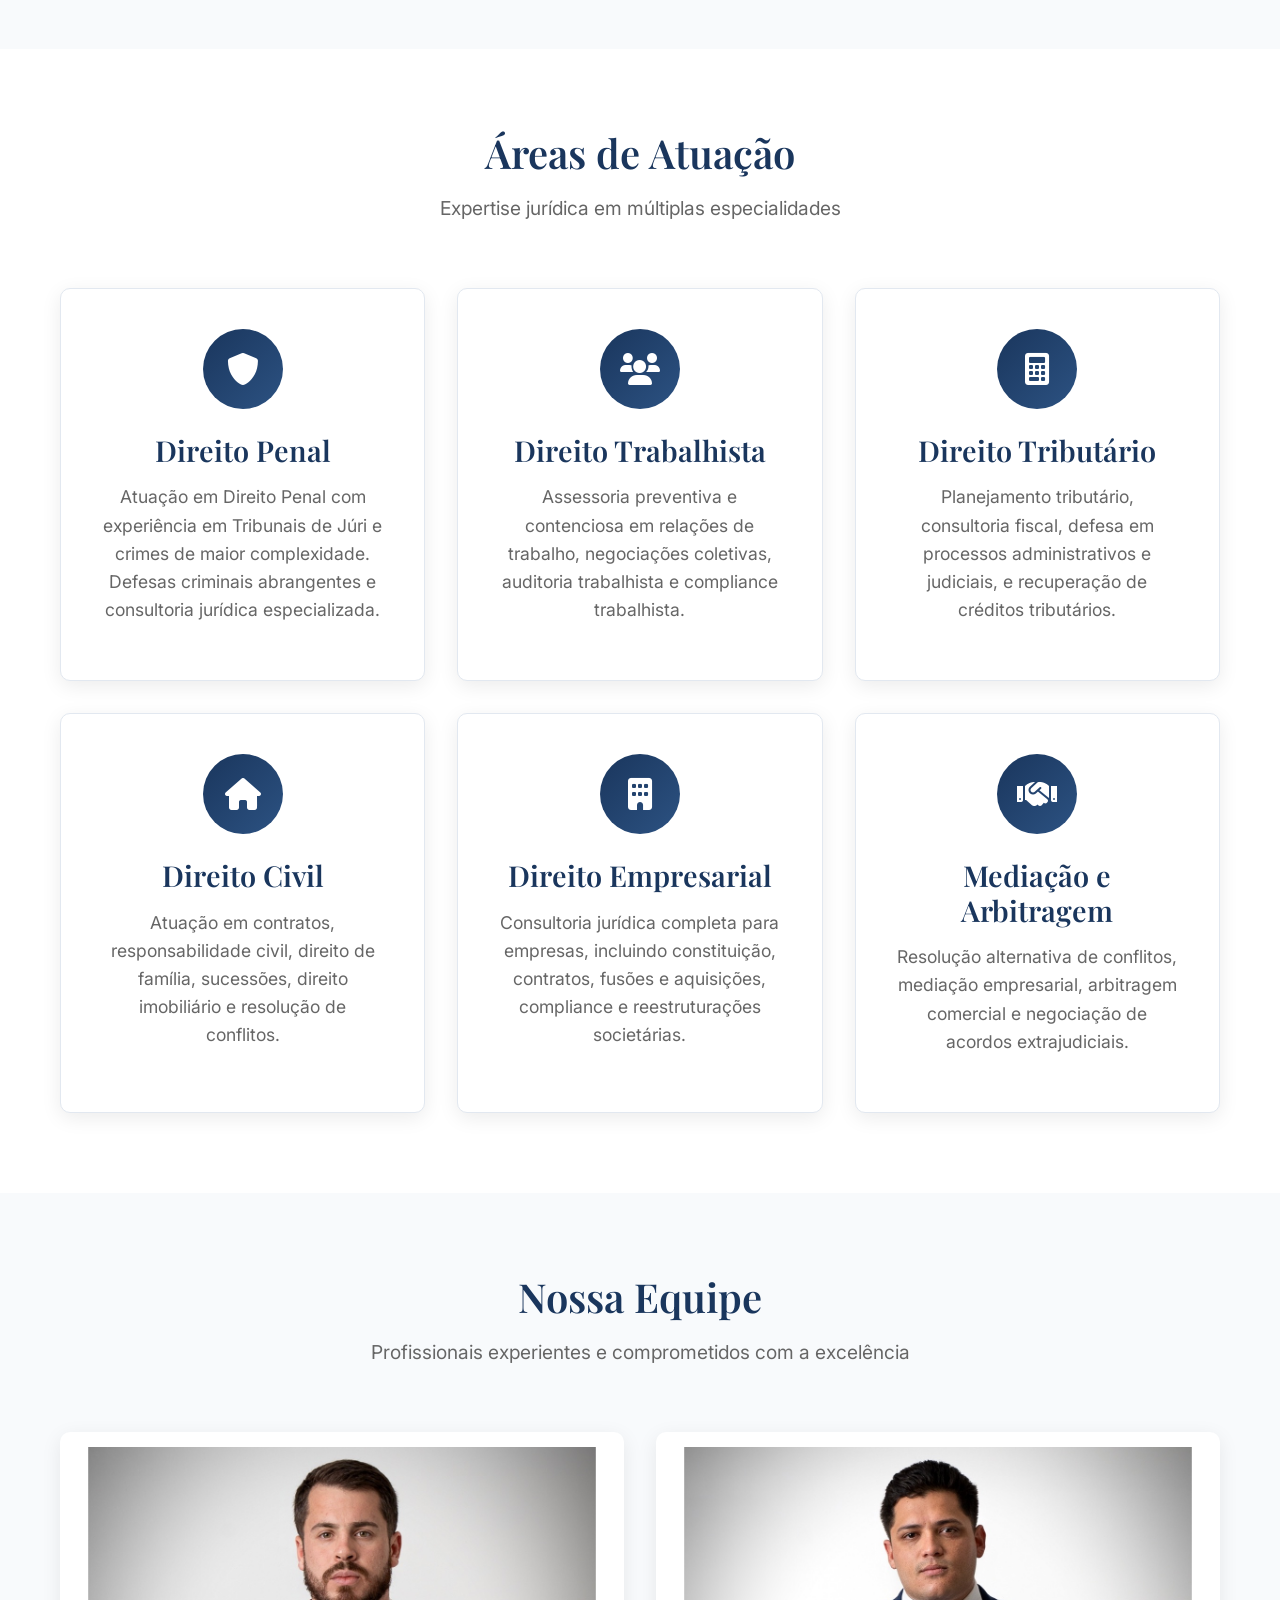
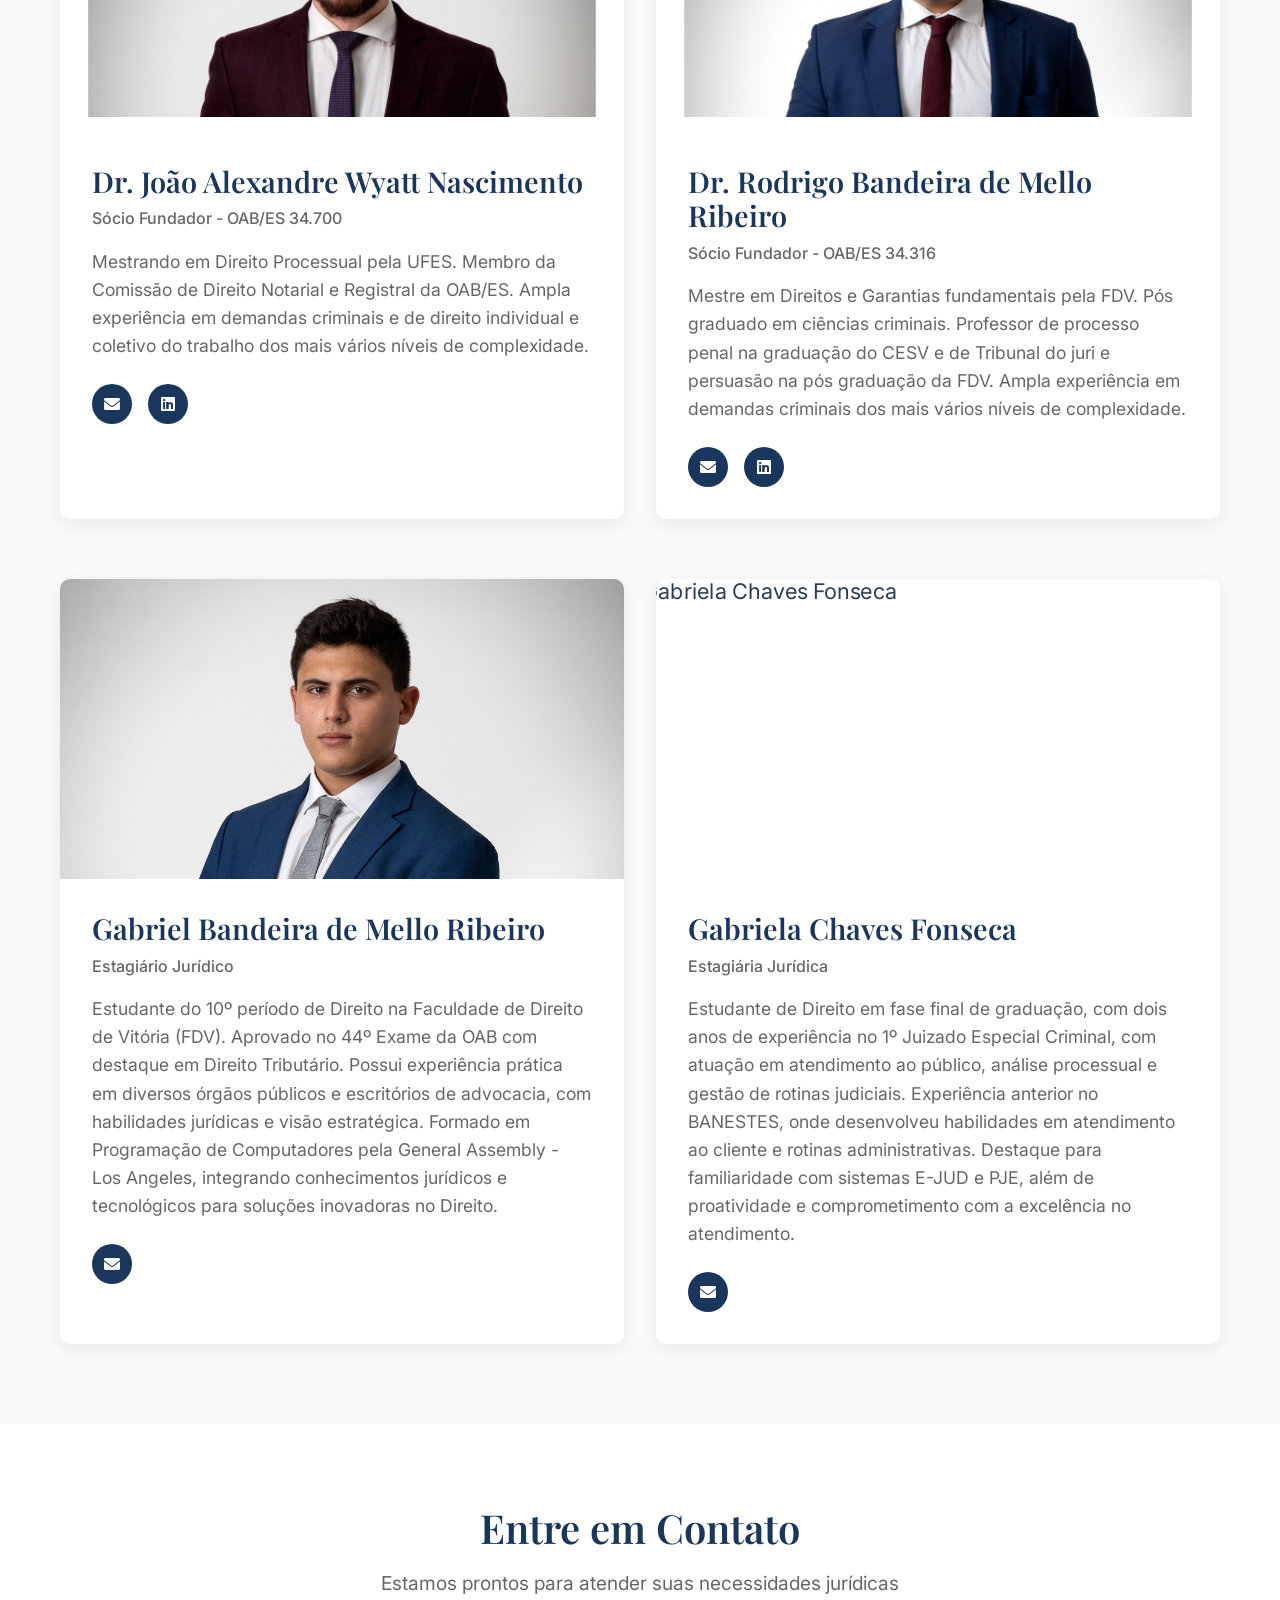
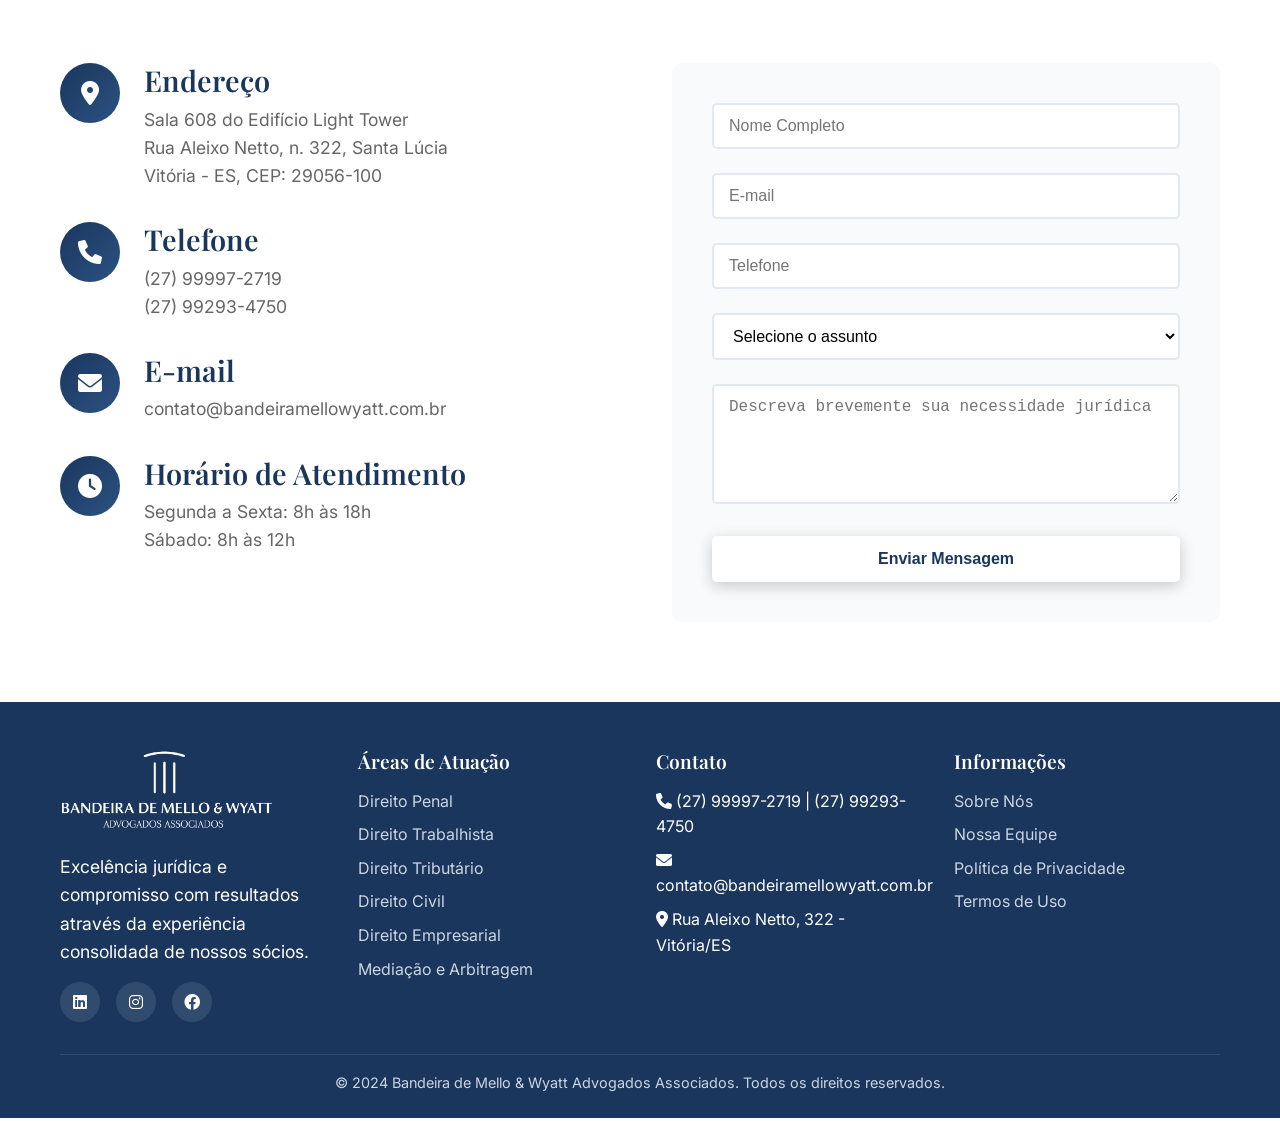
==== commit bdc25c32: "Add floating WhatsApp button with modern design and animations" ====
--- a/index.html
+++ b/index.html
@@ -4,8 +4,24 @@
     <meta charset="UTF-8">
     <meta name="viewport" content="width=device-width, initial-scale=1.0">
     <title>Bandeira de Mello & Wyatt - Advogados Associados</title>
-    <meta name="description" content="Escritório de advocacia especializado em direito empresarial, civil e trabalhista. Excelência jurídica e atendimento personalizado.">
-    <meta name="keywords" content="advogados, escritório advocacia, direito empresarial, direito civil, consultoria jurídica">
+    <meta name="description" content="Escritório de advocacia com forte atuação em Direito Penal (Tribunal do Júri e crimes contra a vida), além de Direito Trabalhista, Tributário, Civil e Empresarial. Excelência jurídica e soluções estratégicas.">
+    <meta name="keywords" content="direito penal, tribunal do júri, crimes contra a vida, advogados, escritório de advocacia, direito trabalhista, direito tributário, direito civil, direito empresarial, consultoria jurídica">
+
+    <!-- Open Graph / Social Preview -->
+    <meta property="og:title" content="Bandeira de Mello & Wyatt - Excelência em Direito Penal e Soluções Estratégicas">
+    <meta property="og:description" content="Atuação destacada em Direito Penal, com experiência em Tribunal do Júri, e ampla expertise nas áreas Trabalhista, Tributária, Civil e Empresarial.">
+    <meta property="og:image" content="https://bandeiramellowyatt.com.br/images/time.jpeg">
+    <meta property="og:image:secure_url" content="https://bandeiramellowyatt.com.br/images/time.jpeg">
+    <meta property="og:image:width" content="1200">
+    <meta property="og:image:height" content="630">
+    <meta property="og:url" content="https://bandeiramellowyatt.com.br/">
+    <meta property="og:type" content="website">
+
+    <!-- Twitter Card -->
+    <meta name="twitter:card" content="summary_large_image">
+    <meta name="twitter:title" content="Bandeira de Mello & Wyatt - Excelência em Direito Penal e Soluções Estratégicas">
+    <meta name="twitter:description" content="Foco em Direito Penal (Tribunal do Júri) e soluções jurídicas completas nas áreas Trabalhista, Tributária, Civil e Empresarial.">
+    <meta name="twitter:image" content="https://bandeiramellowyatt.com.br/images/time.jpeg">
     
     <!-- Favicon -->
     <link rel="icon" type="image/png" href="images/favicon.png">
@@ -348,6 +364,15 @@
         </div>
     </footer>
 
+    <!-- WhatsApp Floating Button -->
+    <a href="https://wa.me/5511999999999?text=Olá!%20Gostaria%20de%20solicitar%20uma%20consultoria%20jurídica." 
+       class="whatsapp-float" 
+       target="_blank" 
+       rel="noopener noreferrer"
+       title="Fale conosco no WhatsApp">
+        <i class="fab fa-whatsapp"></i>
+    </a>
+
     <!-- JavaScript -->
     <script src="js/script.js"></script>
 </body>
--- a/css/style.css
+++ b/css/style.css
@@ -762,3 +762,58 @@
         scroll-behavior: smooth;
     }
 }
+
+/* WhatsApp Floating Button */
+.whatsapp-float {
+    position: fixed;
+    bottom: 30px;
+    right: 30px;
+    width: 60px;
+    height: 60px;
+    background-color: #25D366;
+    color: white;
+    border-radius: 50%;
+    display: flex;
+    align-items: center;
+    justify-content: center;
+    font-size: 28px;
+    text-decoration: none;
+    box-shadow: 0 4px 12px rgba(37, 211, 102, 0.4);
+    transition: all 0.3s ease;
+    z-index: 1000;
+    animation: whatsappBounce 2s infinite;
+}
+
+.whatsapp-float:hover {
+    transform: scale(1.1);
+    box-shadow: 0 6px 20px rgba(37, 211, 102, 0.6);
+    background-color: #128C7E;
+}
+
+.whatsapp-float:active {
+    transform: scale(0.95);
+}
+
+/* WhatsApp Bounce Animation */
+@keyframes whatsappBounce {
+    0%, 20%, 50%, 80%, 100% {
+        transform: translateY(0);
+    }
+    40% {
+        transform: translateY(-10px);
+    }
+    60% {
+        transform: translateY(-5px);
+    }
+}
+
+/* Responsive adjustments for mobile */
+@media (max-width: 768px) {
+    .whatsapp-float {
+        bottom: 20px;
+        right: 20px;
+        width: 50px;
+        height: 50px;
+        font-size: 24px;
+    }
+}
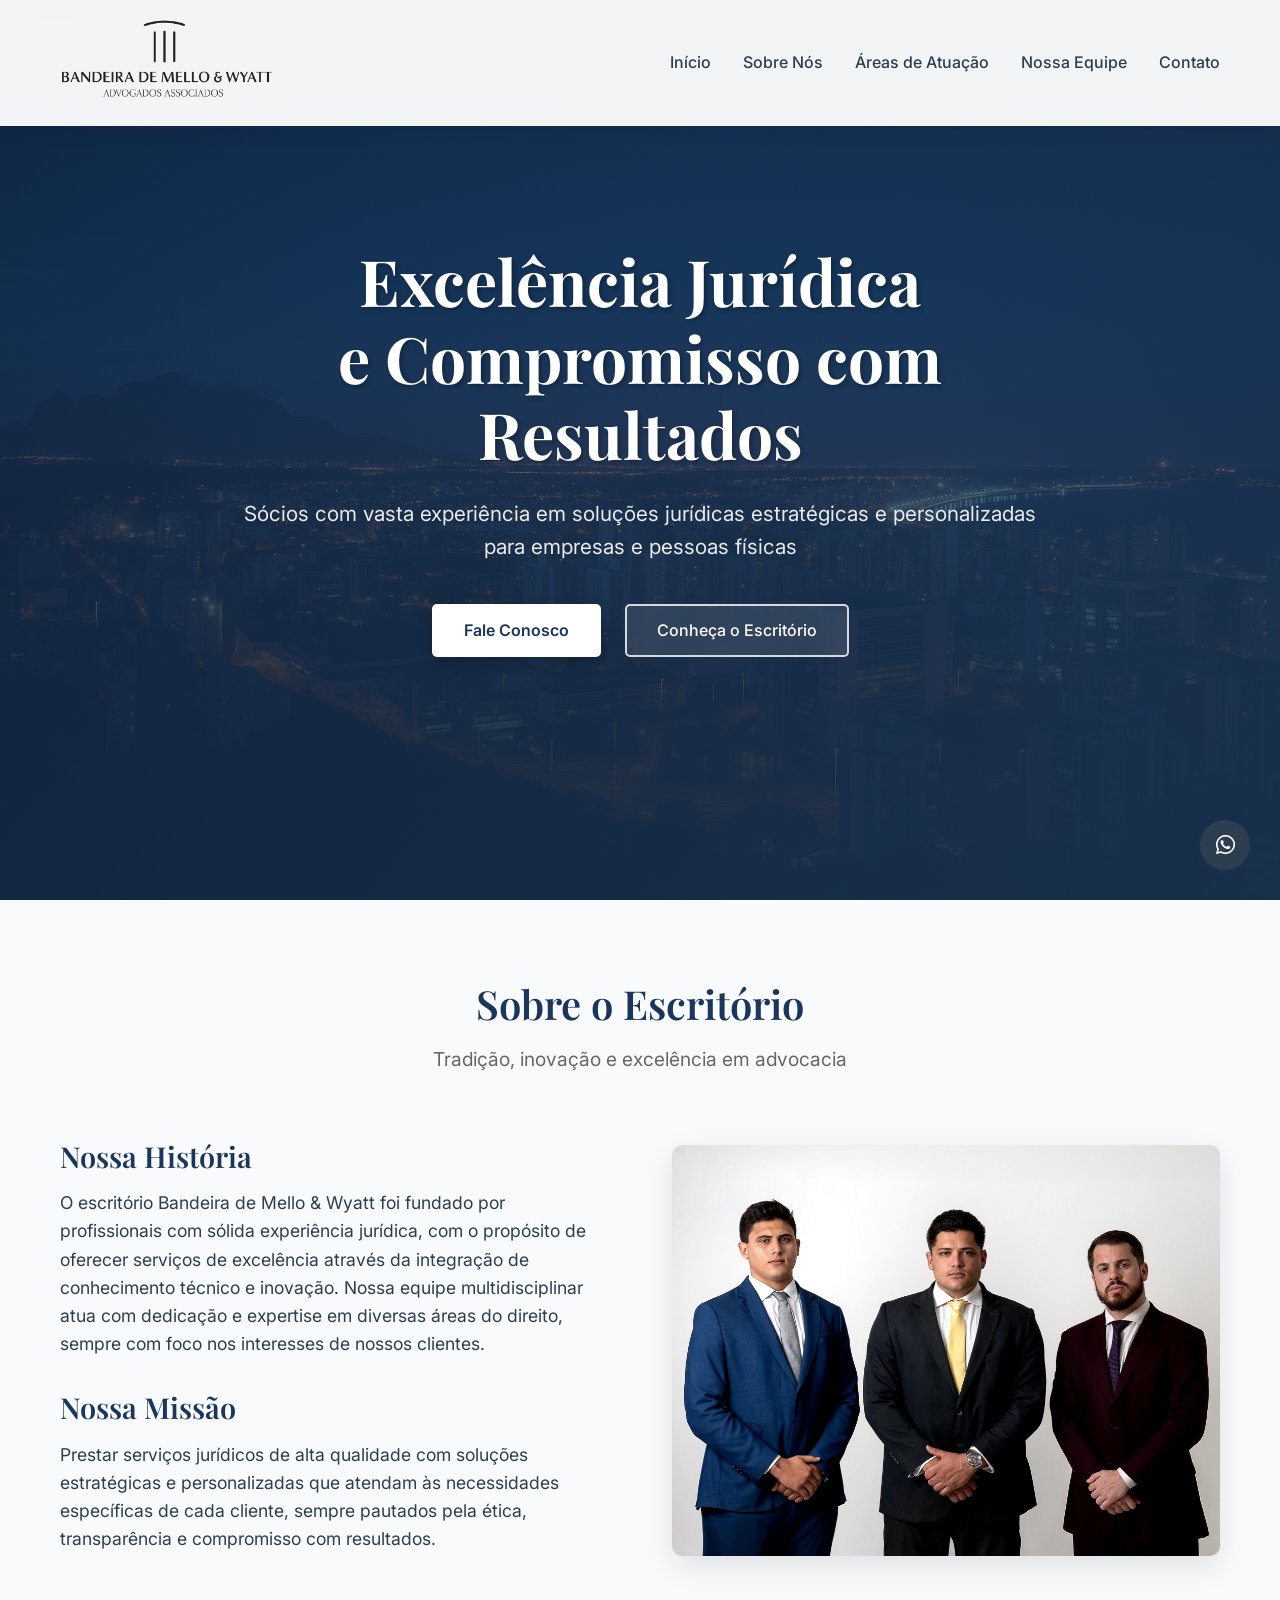
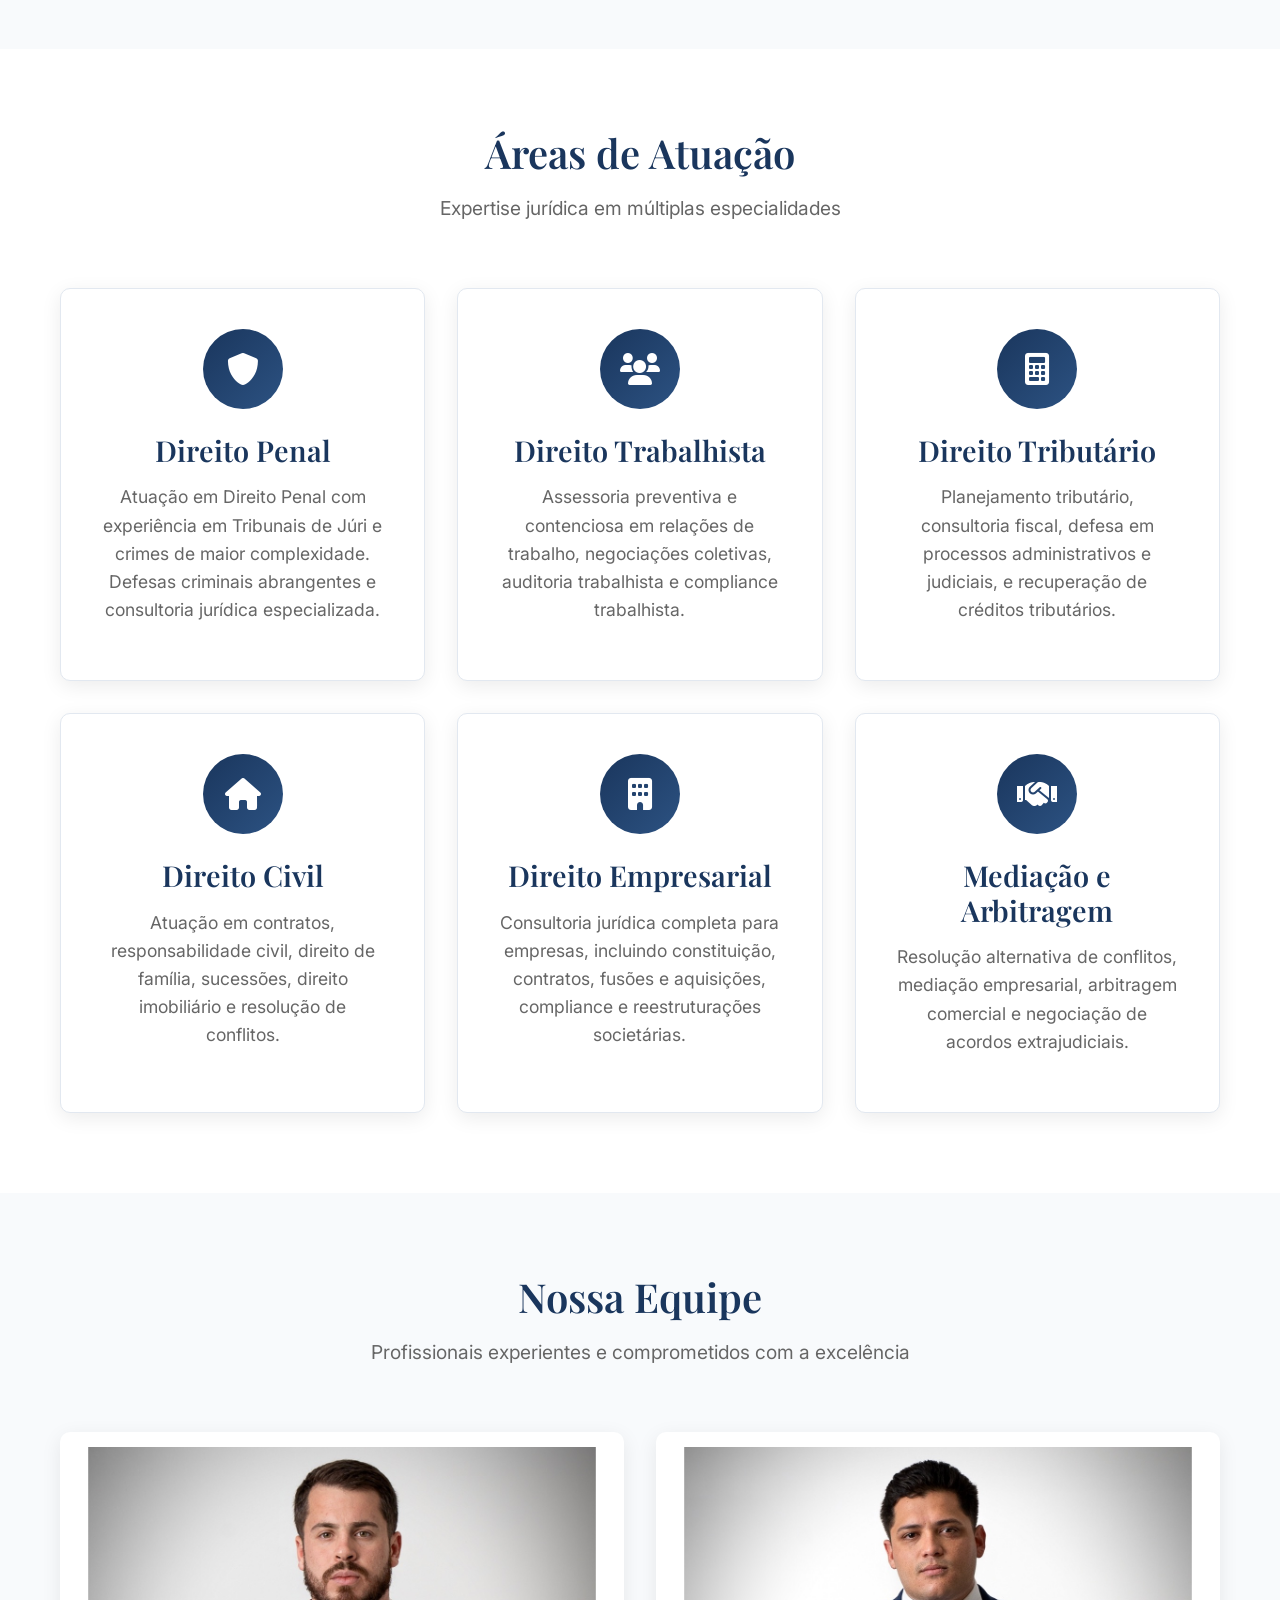
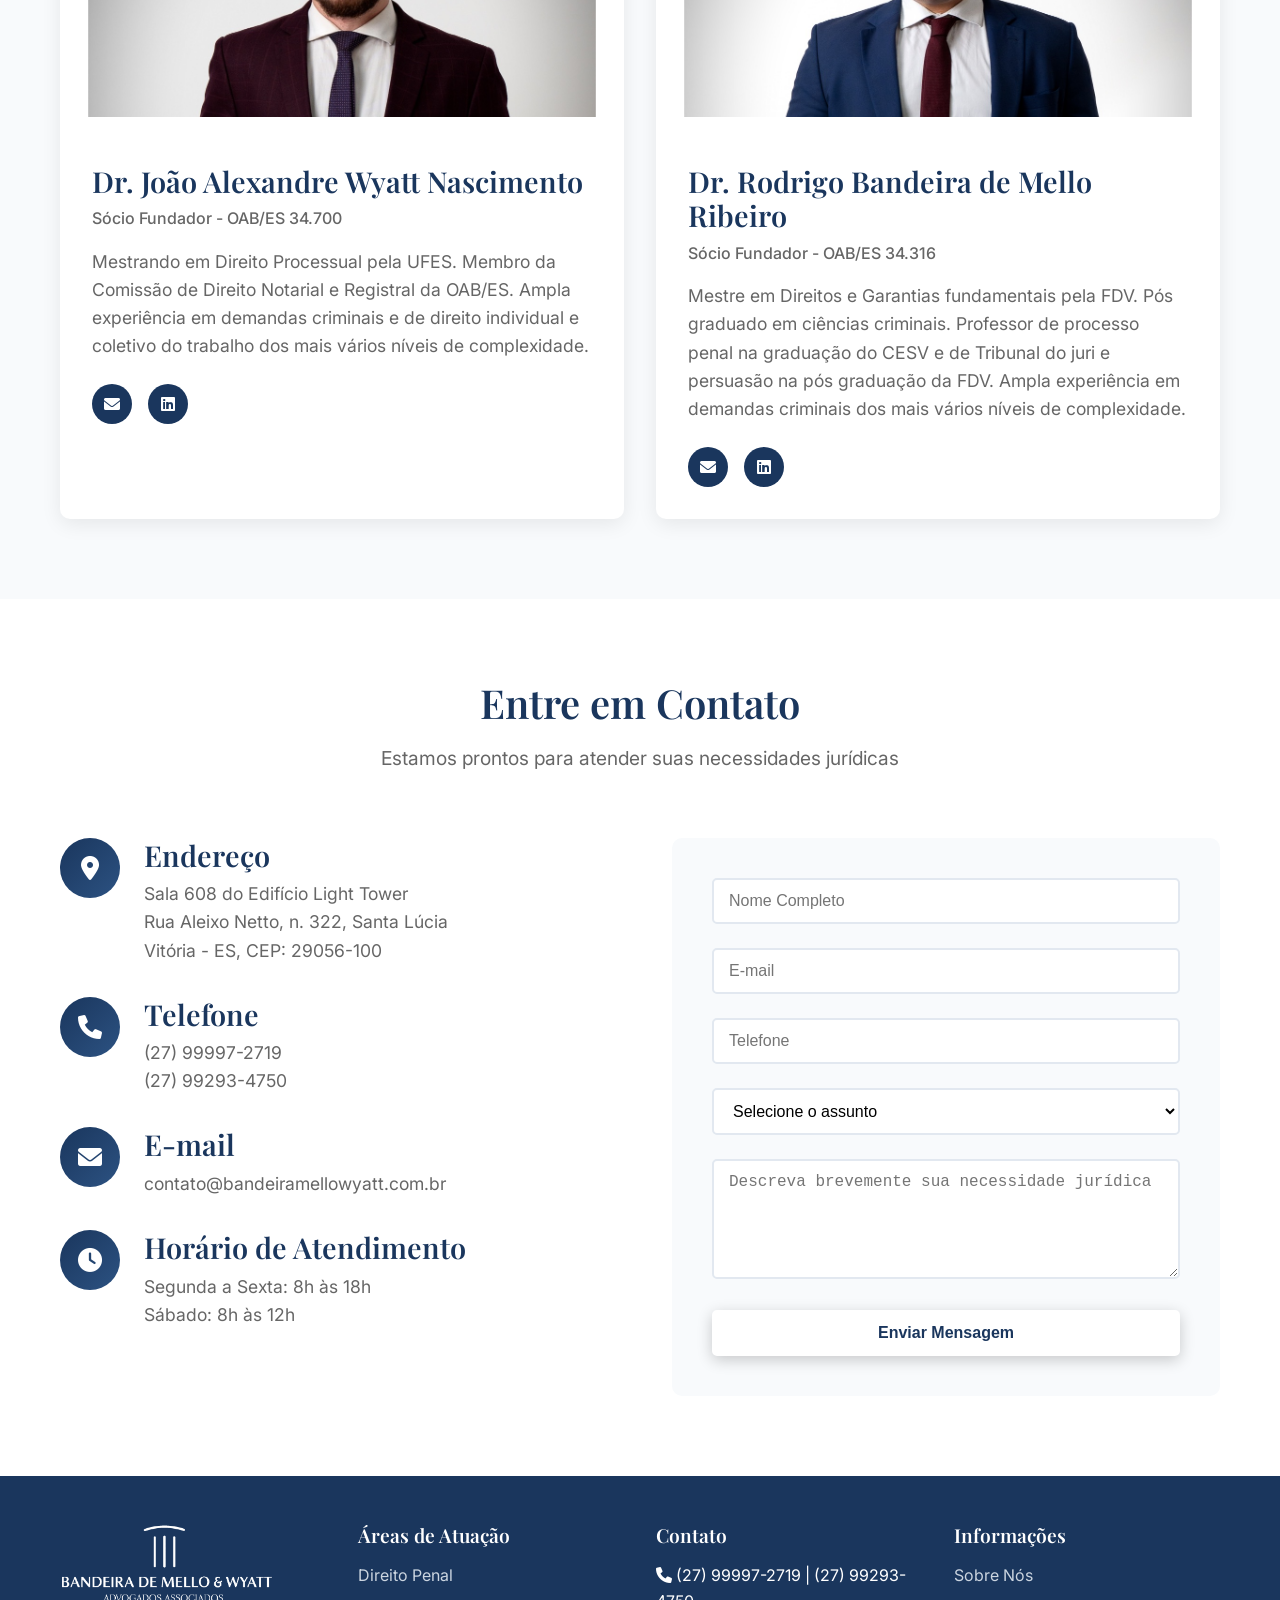
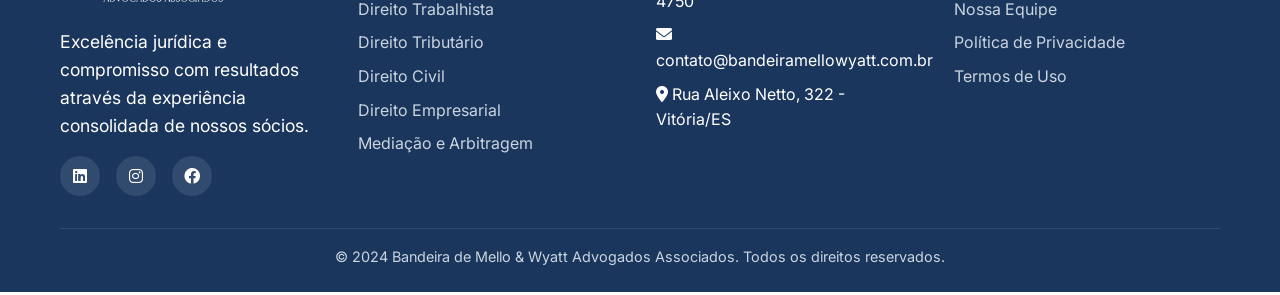
==== commit 296aebc5: "Remove interns section including Gabriela from team page" ====
--- a/index.html
+++ b/index.html
@@ -200,40 +200,6 @@
                     </div>
                 </div>
             </div>
-            
-            <!-- Equipe de Estagiários -->
-            <div style="margin-top: 60px;"></div>
-            <div class="team-grid">
-                <!-- Estagiário 1 -->
-                <div class="team-member">
-                    <div class="member-photo">
-                        <img src="images/gabriel.JPG" alt="Gabriel Bandeira de Mello Ribeiro" style="object-position: center 15%; transform: scale(1.15);">
-                    </div>
-                    <div class="member-info">
-                        <h3>Gabriel Bandeira de Mello Ribeiro</h3>
-                        <p class="member-title">Estagiário Jurídico</p>
-                        <p class="member-description">Estudante do 10º período de Direito na Faculdade de Direito de Vitória (FDV). Aprovado no 44º Exame da OAB com destaque em Direito Tributário. Possui experiência prática em diversos órgãos públicos e escritórios de advocacia, com habilidades jurídicas e visão estratégica. Formado em Programação de Computadores pela General Assembly - Los Angeles, integrando conhecimentos jurídicos e tecnológicos para soluções inovadoras no Direito.</p>
-                        <div class="member-contact">
-                            <a href="mailto:estagio@bandeiramellowyatt.com.br"><i class="fas fa-envelope"></i></a>
-                        </div>
-                    </div>
-                </div>
-
-                <!-- Estagiário 2 -->
-                <div class="team-member">
-                    <div class="member-photo">
-                        <img src="images/Gabriela.png" alt="Gabriela Chaves Fonseca" class="member-img" style="object-position: center 35%; transform: scale(1.35);">
-                    </div>
-                    <div class="member-info">
-                        <h3>Gabriela Chaves Fonseca</h3>
-                        <p class="member-title">Estagiária Jurídica</p>
-                        <p class="member-description">Estudante de Direito em fase final de graduação, com dois anos de experiência no 1º Juizado Especial Criminal, com atuação em atendimento ao público, análise processual e gestão de rotinas judiciais. Experiência anterior no BANESTES, onde desenvolveu habilidades em atendimento ao cliente e rotinas administrativas. Destaque para familiaridade com sistemas E-JUD e PJE, além de proatividade e comprometimento com a excelência no atendimento.</p>
-                        <div class="member-contact">
-                            <a href="mailto:estagio@bandeiramellowyatt.com.br"><i class="fas fa-envelope"></i></a>
-                        </div>
-                    </div>
-                </div>
-            </div>
         </div>
     </section>
 
@@ -365,7 +331,7 @@
     </footer>
 
     <!-- WhatsApp Floating Button -->
-    <a href="https://wa.me/5511999999999?text=Olá!%20Gostaria%20de%20solicitar%20uma%20consultoria%20jurídica." 
+    <a href="https://wa.me/5527999972719?text=Olá!%20Gostaria%20de%20solicitar%20uma%20consultoria%20jurídica." 
        class="whatsapp-float" 
        target="_blank" 
        rel="noopener noreferrer"
--- a/css/style.css
+++ b/css/style.css
@@ -768,43 +768,29 @@
     position: fixed;
     bottom: 30px;
     right: 30px;
-    width: 60px;
-    height: 60px;
-    background-color: #25D366;
+    width: 50px;
+    height: 50px;
+    background-color: #2c3e50;
     color: white;
     border-radius: 50%;
     display: flex;
     align-items: center;
     justify-content: center;
-    font-size: 28px;
+    font-size: 22px;
     text-decoration: none;
-    box-shadow: 0 4px 12px rgba(37, 211, 102, 0.4);
+    box-shadow: 0 2px 8px rgba(44, 62, 80, 0.3);
     transition: all 0.3s ease;
     z-index: 1000;
-    animation: whatsappBounce 2s infinite;
 }
 
 .whatsapp-float:hover {
-    transform: scale(1.1);
-    box-shadow: 0 6px 20px rgba(37, 211, 102, 0.6);
-    background-color: #128C7E;
+    transform: scale(1.05);
+    box-shadow: 0 4px 12px rgba(44, 62, 80, 0.4);
+    background-color: #34495e;
 }
 
 .whatsapp-float:active {
-    transform: scale(0.95);
-}
-
-/* WhatsApp Bounce Animation */
-@keyframes whatsappBounce {
-    0%, 20%, 50%, 80%, 100% {
-        transform: translateY(0);
-    }
-    40% {
-        transform: translateY(-10px);
-    }
-    60% {
-        transform: translateY(-5px);
-    }
+    transform: scale(0.98);
 }
 
 /* Responsive adjustments for mobile */
@@ -812,8 +798,8 @@
     .whatsapp-float {
         bottom: 20px;
         right: 20px;
-        width: 50px;
-        height: 50px;
-        font-size: 24px;
-    }
-}
+        width: 45px;
+        height: 45px;
+        font-size: 20px;
+    }
+}
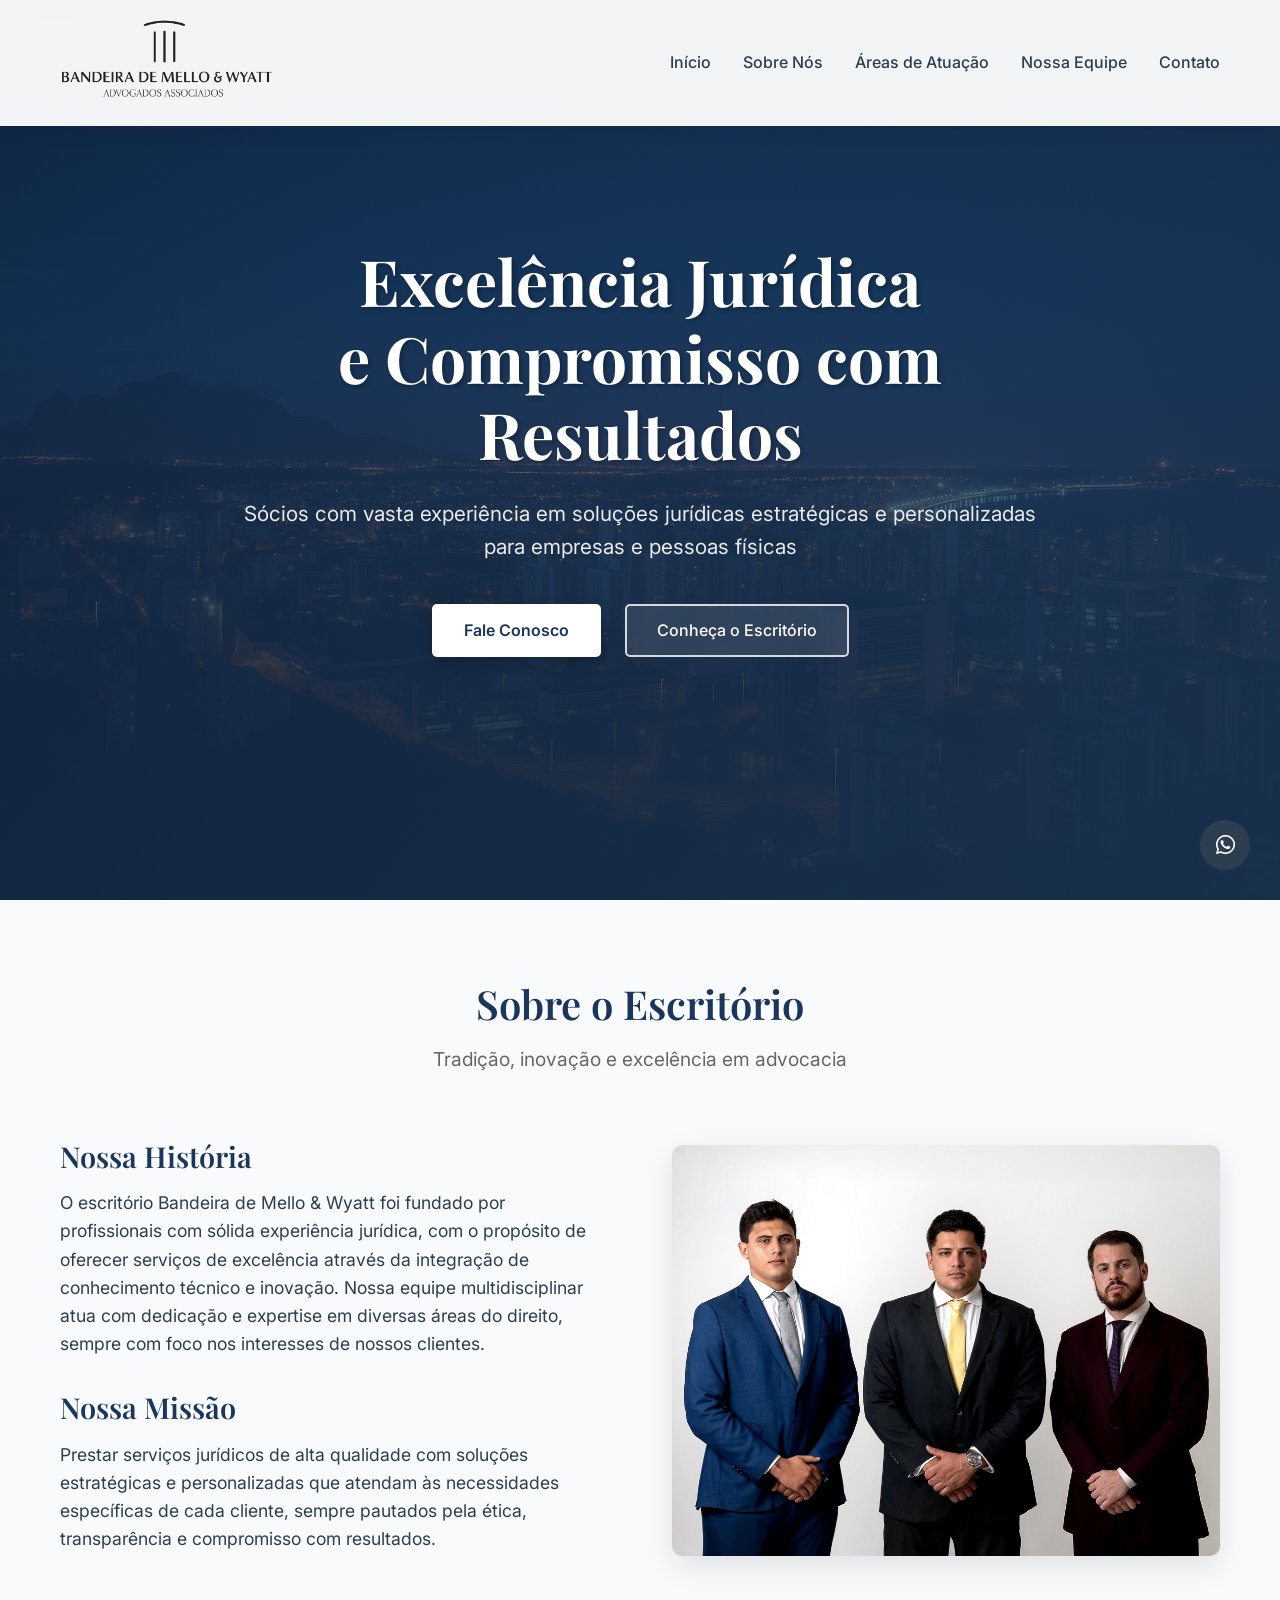
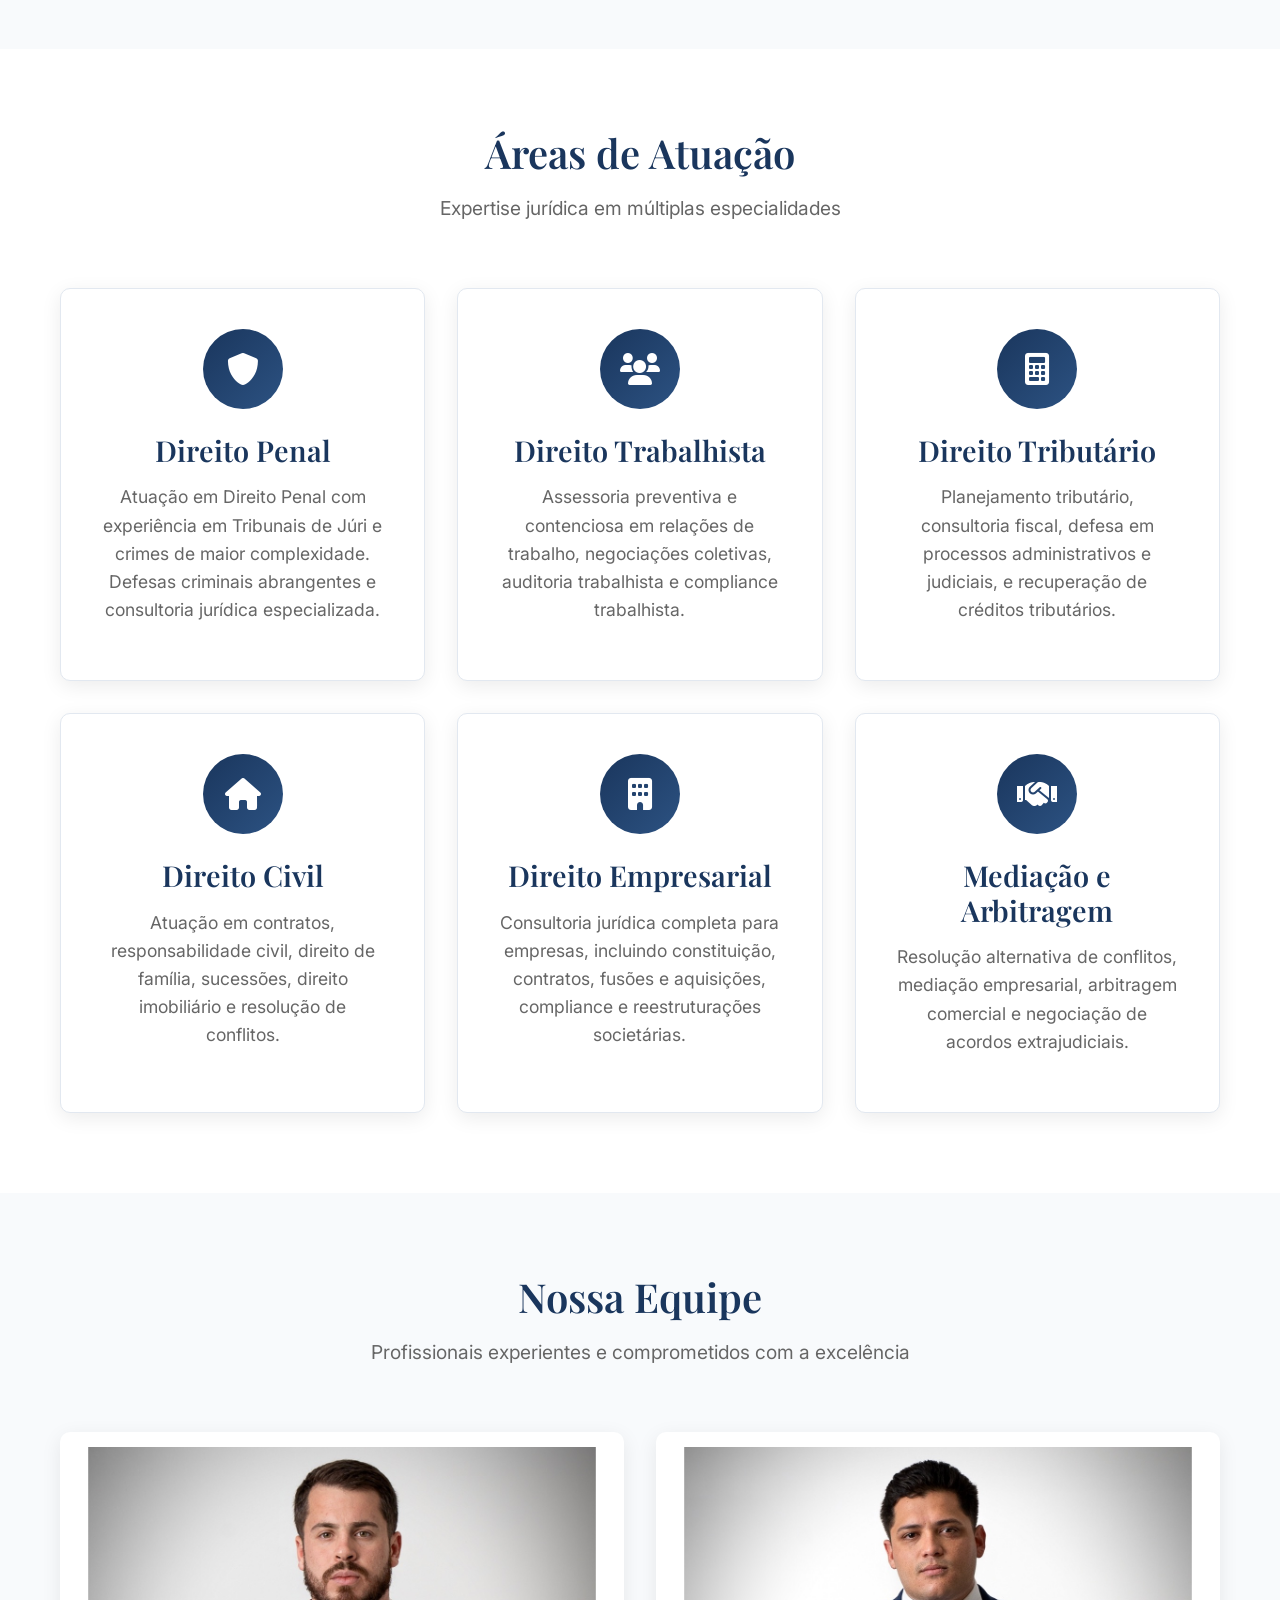
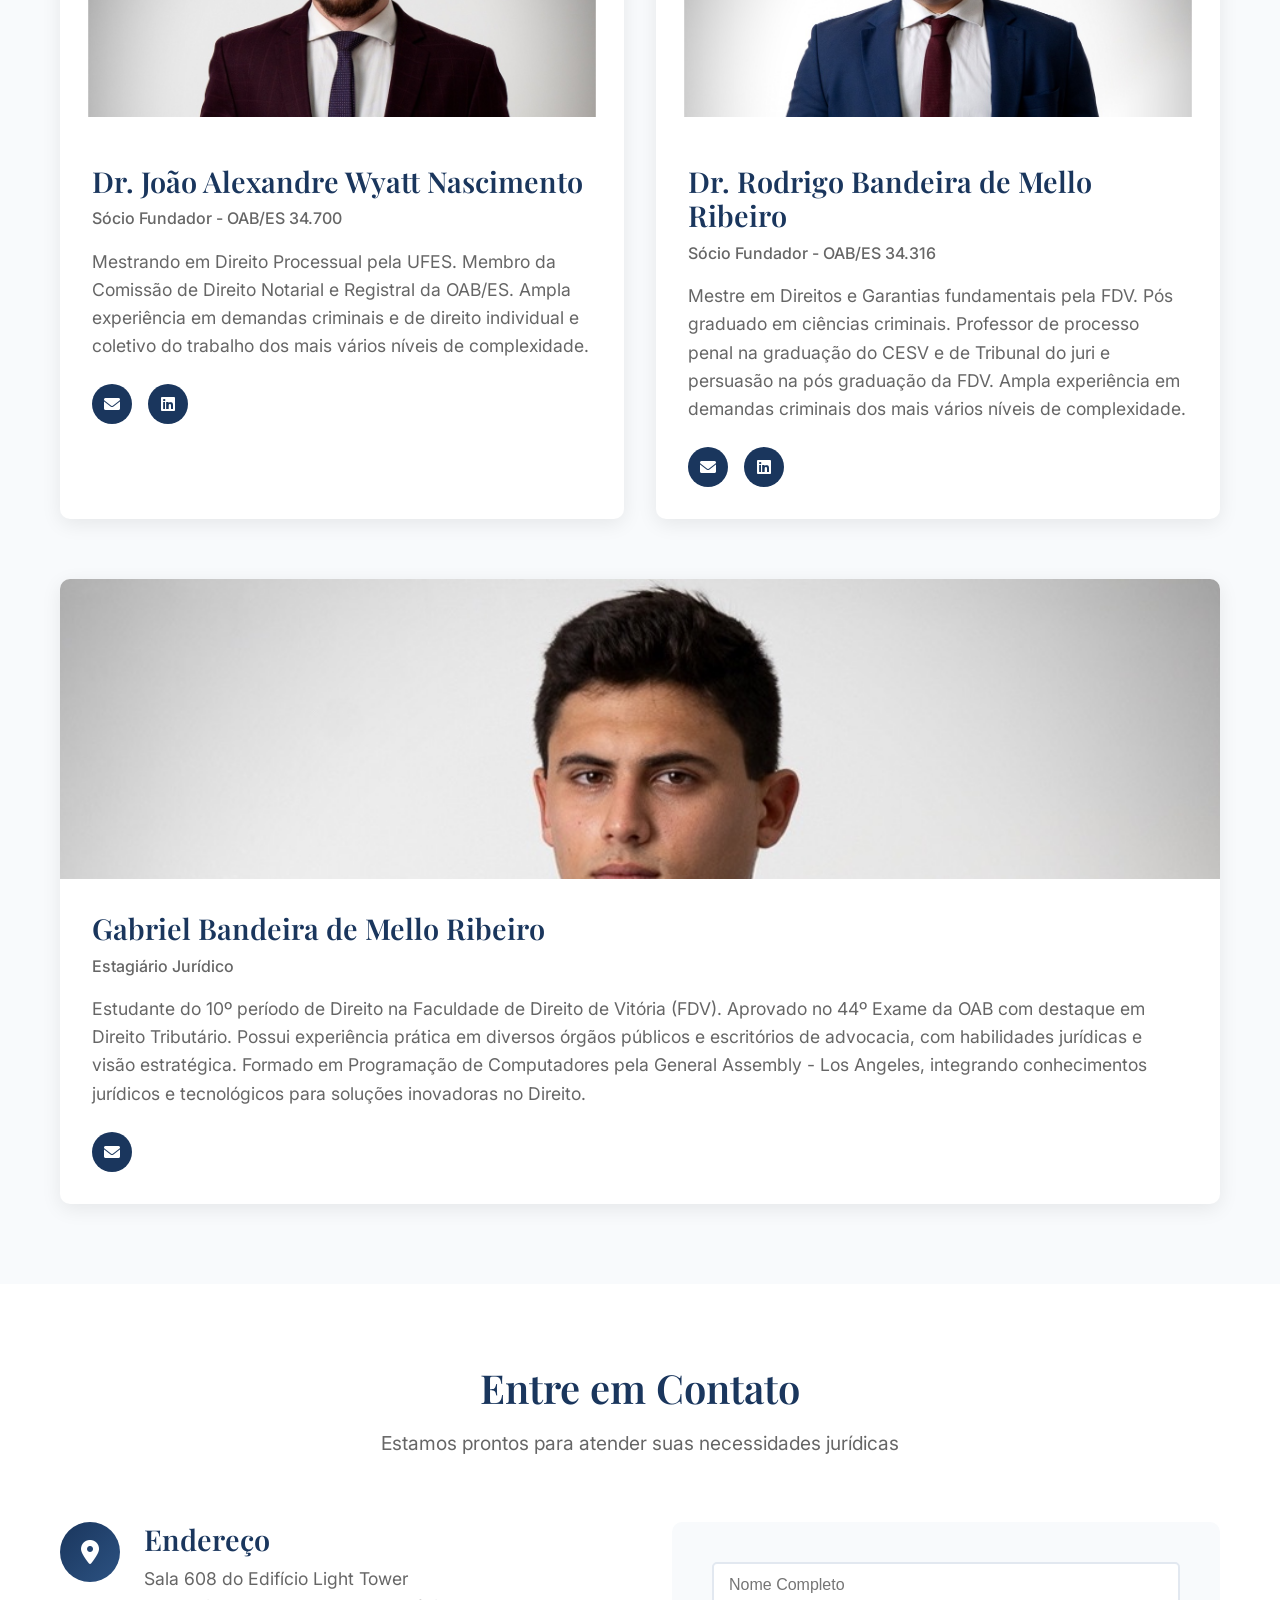
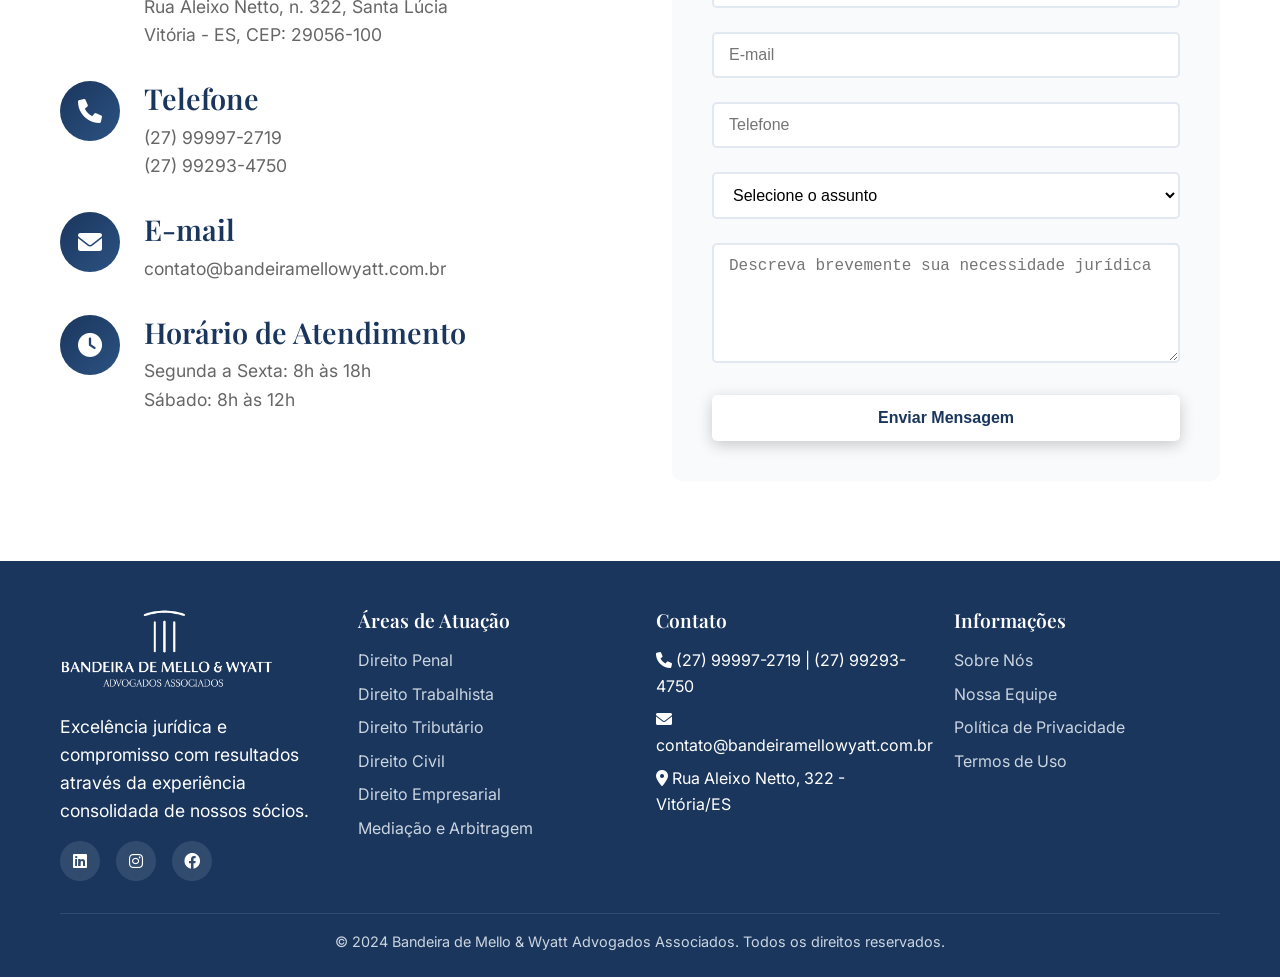
==== commit 600ed20d: "Remove Gabriela from team section - she left the office" ====
--- a/index.html
+++ b/index.html
@@ -200,6 +200,25 @@
                     </div>
                 </div>
             </div>
+            
+            <!-- Equipe de Estagiários -->
+            <div style="margin-top: 60px;"></div>
+            <div class="team-grid">
+                <!-- Estagiário 1 -->
+                <div class="team-member">
+                    <div class="member-photo">
+                        <img src="images/gabriel.JPG" alt="Gabriel Bandeira de Mello Ribeiro" style="object-position: center 15%; transform: scale(1.15);">
+                    </div>
+                    <div class="member-info">
+                        <h3>Gabriel Bandeira de Mello Ribeiro</h3>
+                        <p class="member-title">Estagiário Jurídico</p>
+                        <p class="member-description">Estudante do 10º período de Direito na Faculdade de Direito de Vitória (FDV). Aprovado no 44º Exame da OAB com destaque em Direito Tributário. Possui experiência prática em diversos órgãos públicos e escritórios de advocacia, com habilidades jurídicas e visão estratégica. Formado em Programação de Computadores pela General Assembly - Los Angeles, integrando conhecimentos jurídicos e tecnológicos para soluções inovadoras no Direito.</p>
+                        <div class="member-contact">
+                            <a href="mailto:estagio@bandeiramellowyatt.com.br"><i class="fas fa-envelope"></i></a>
+                        </div>
+                    </div>
+                </div>
+            </div>
         </div>
     </section>
 
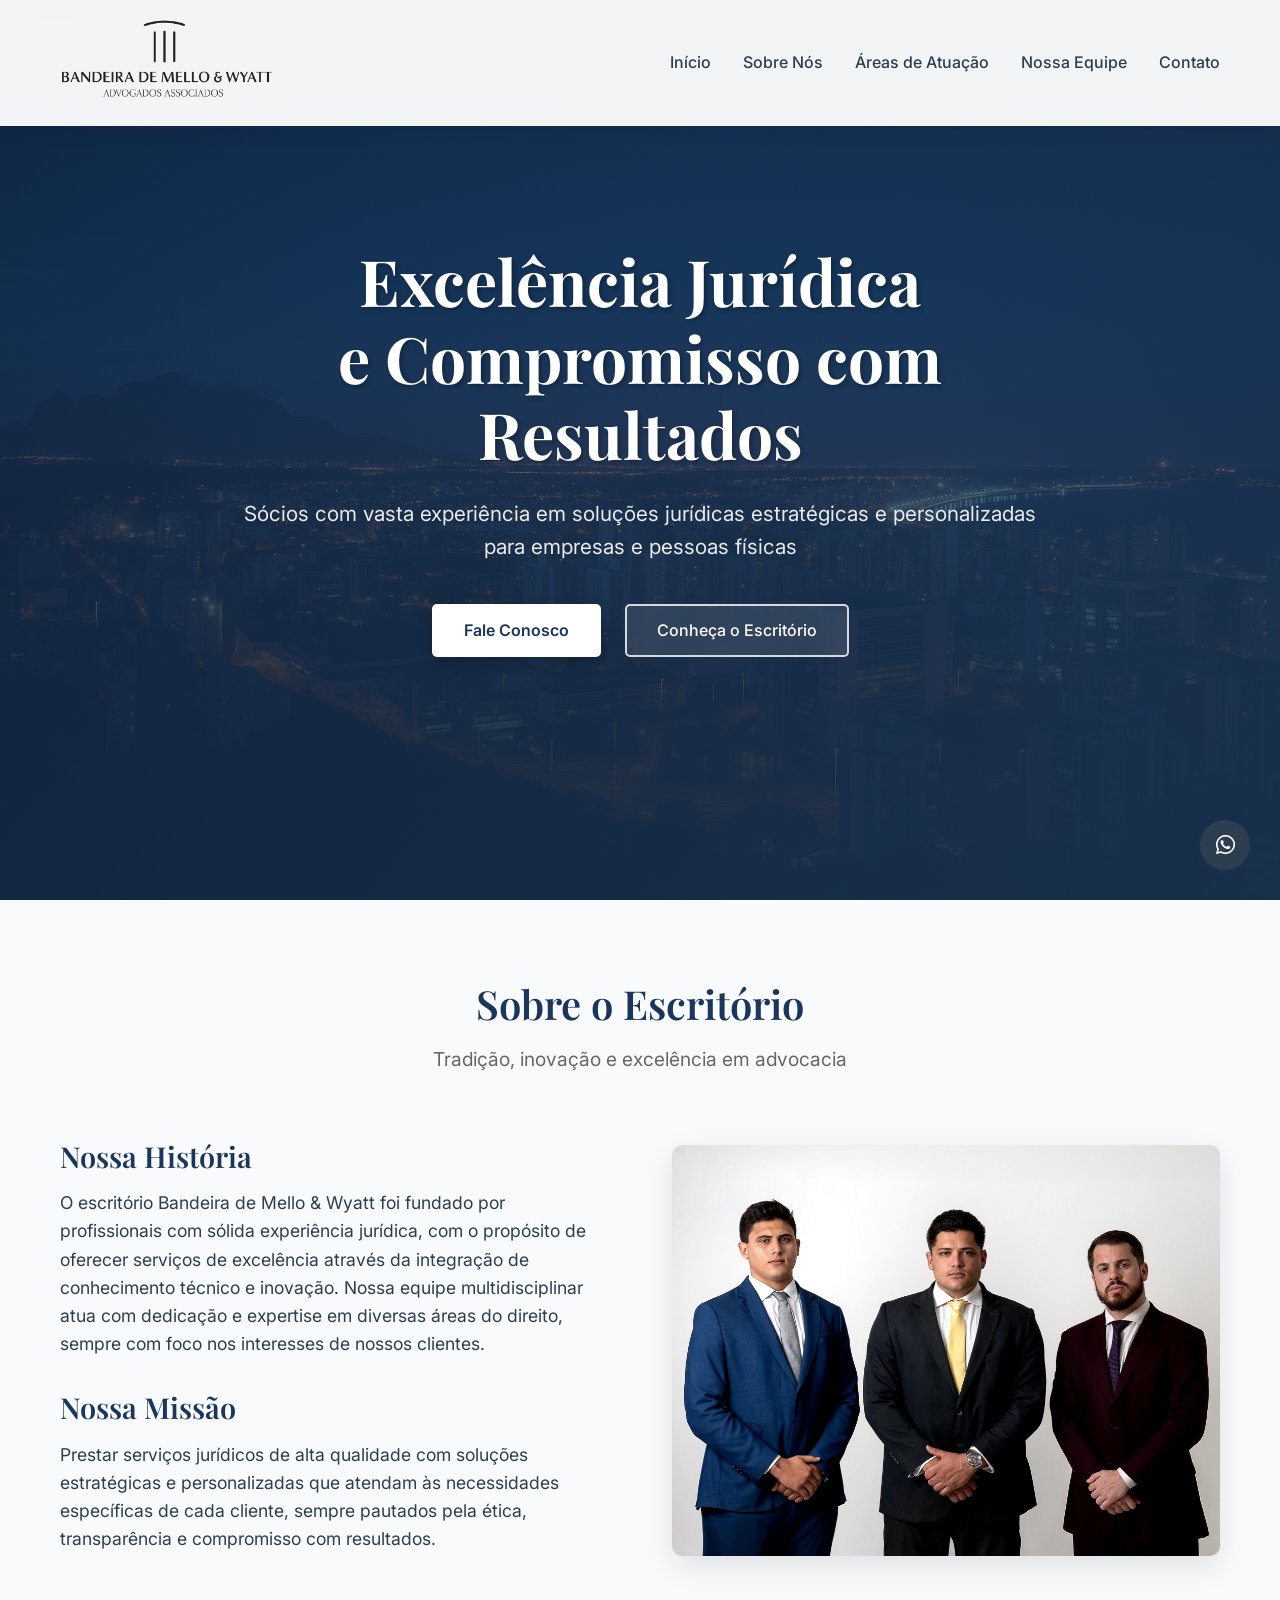
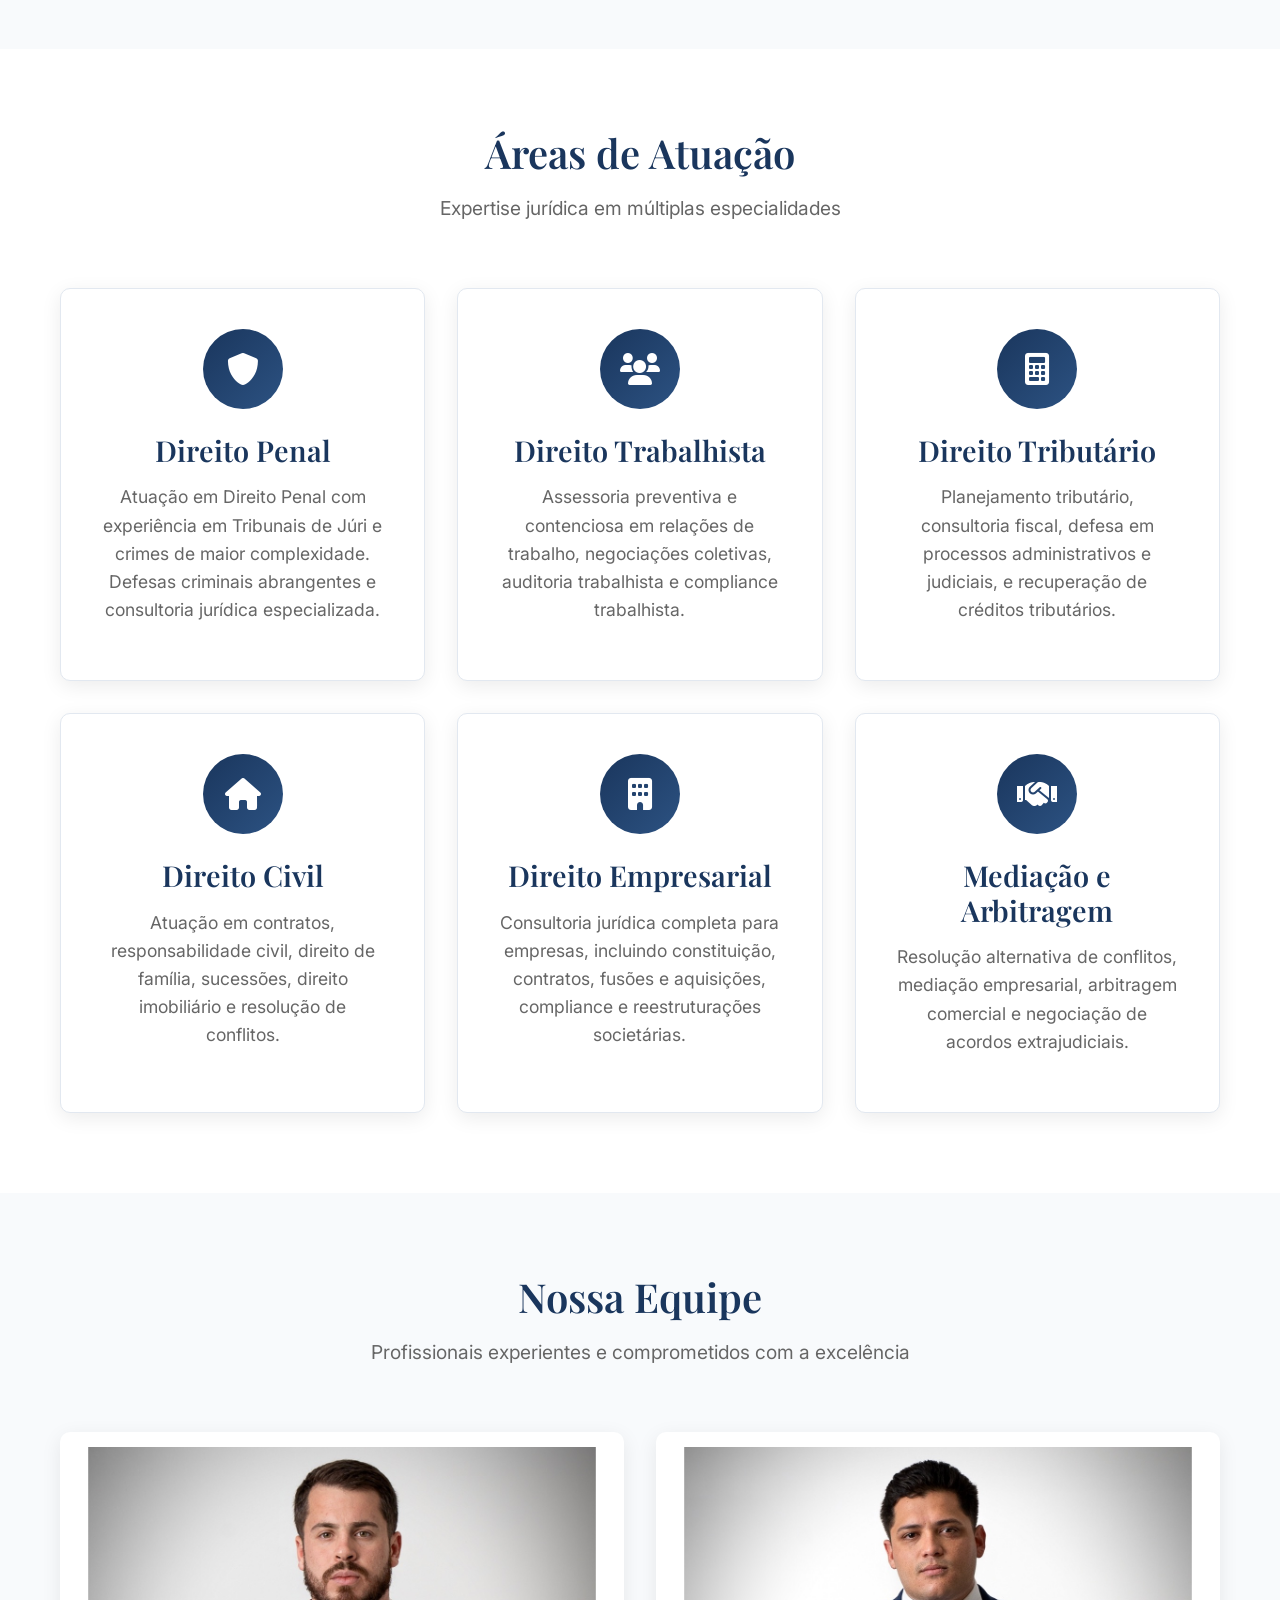
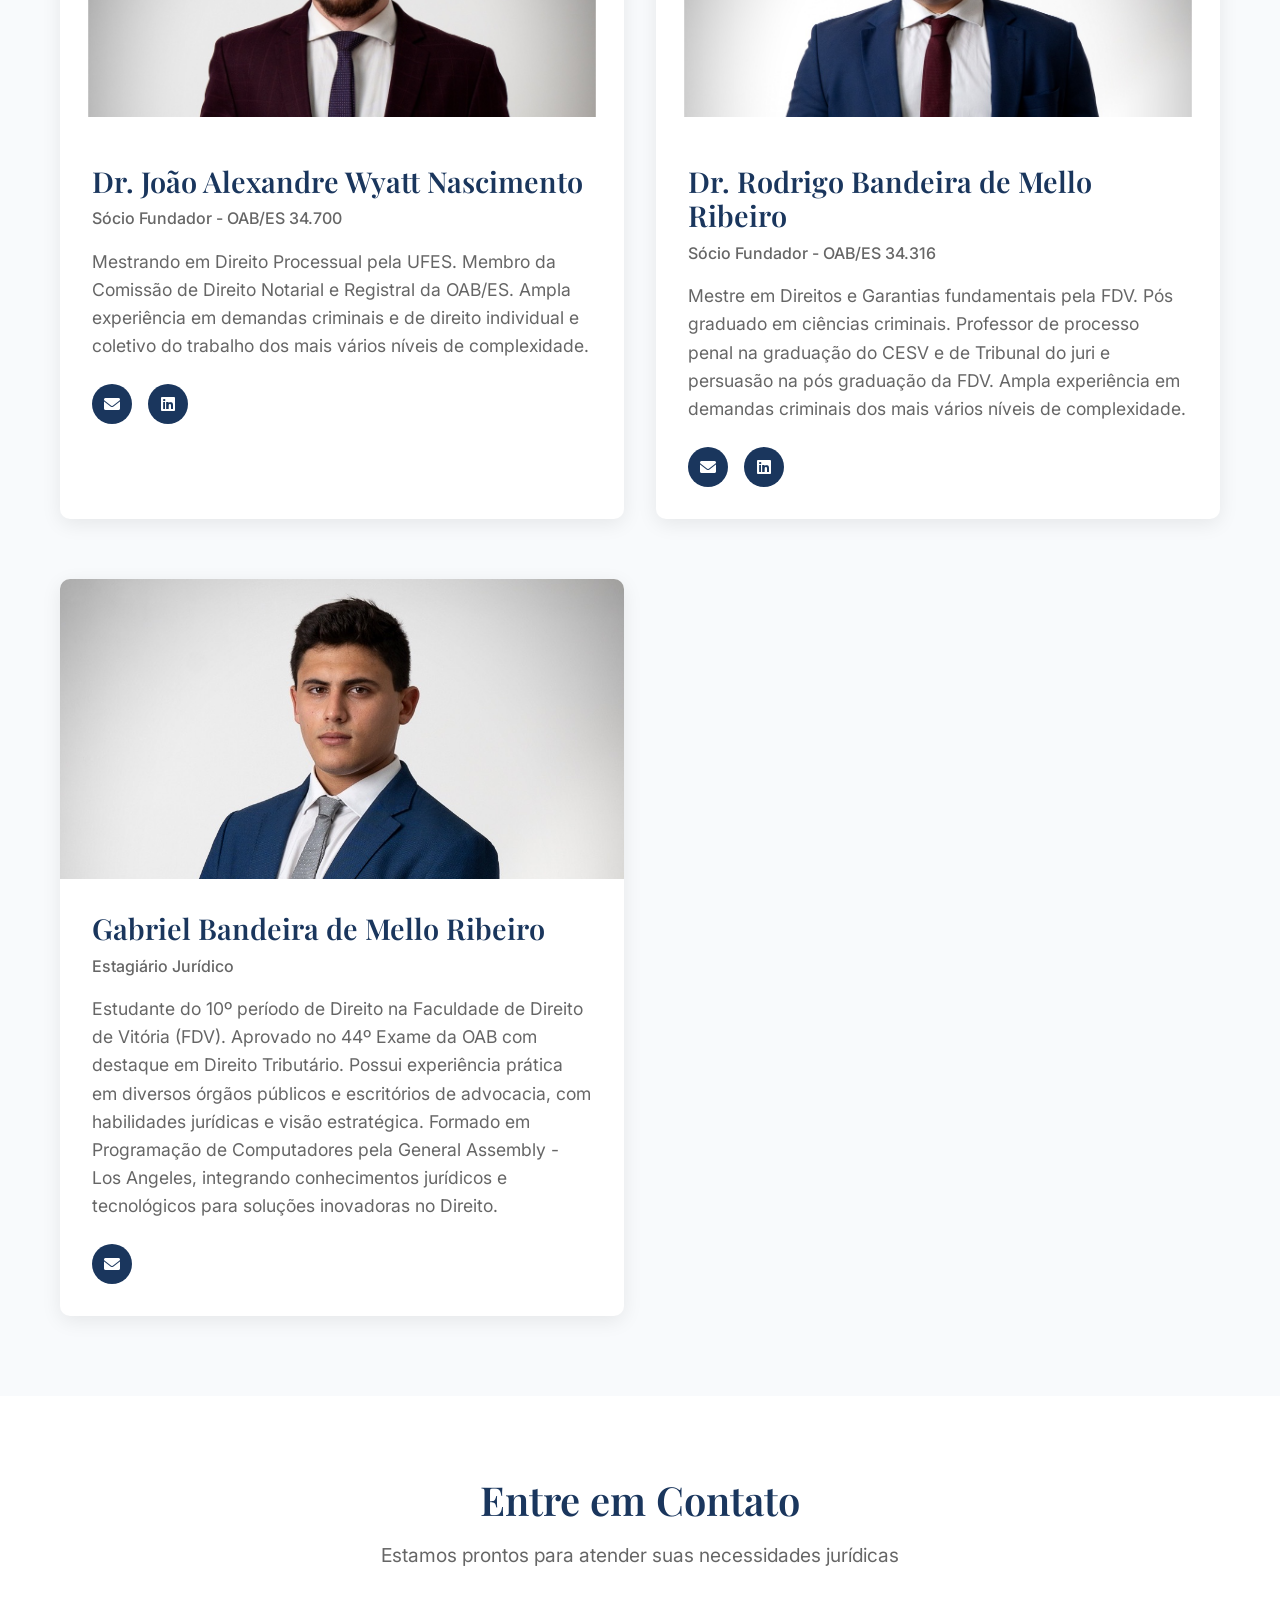
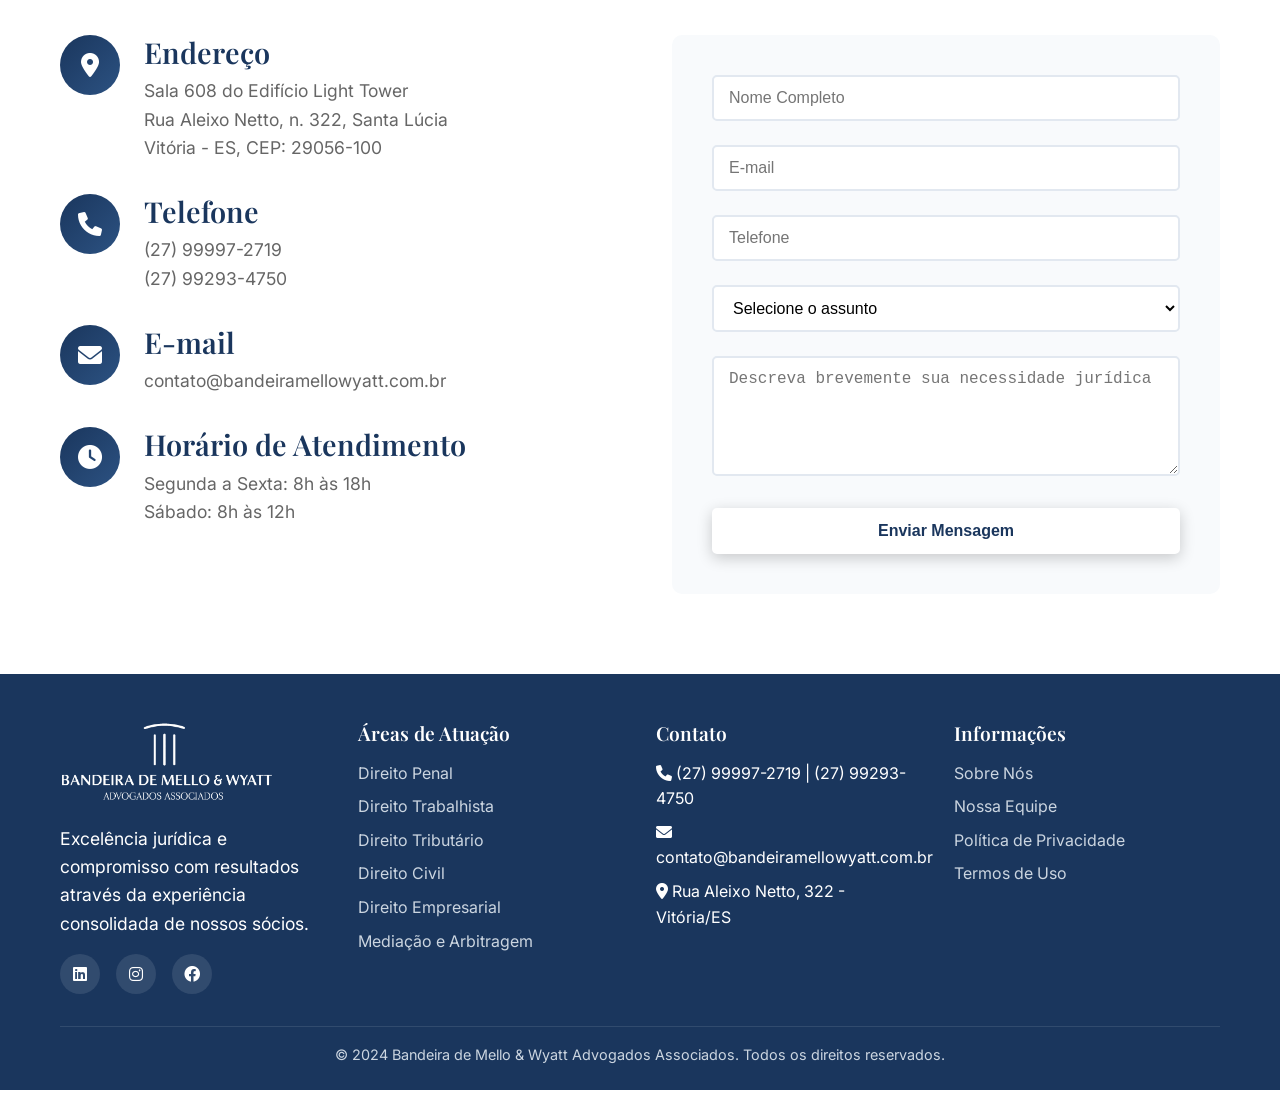
==== commit a7b1ea41: "Fix Gabriel card layout - add empty space to maintain grid design" ====
--- a/index.html
+++ b/index.html
@@ -218,6 +218,8 @@
                         </div>
                     </div>
                 </div>
+                <!-- Espaço vazio para manter layout do grid -->
+                <div class="team-member" style="visibility: hidden;"></div>
             </div>
         </div>
     </section>
